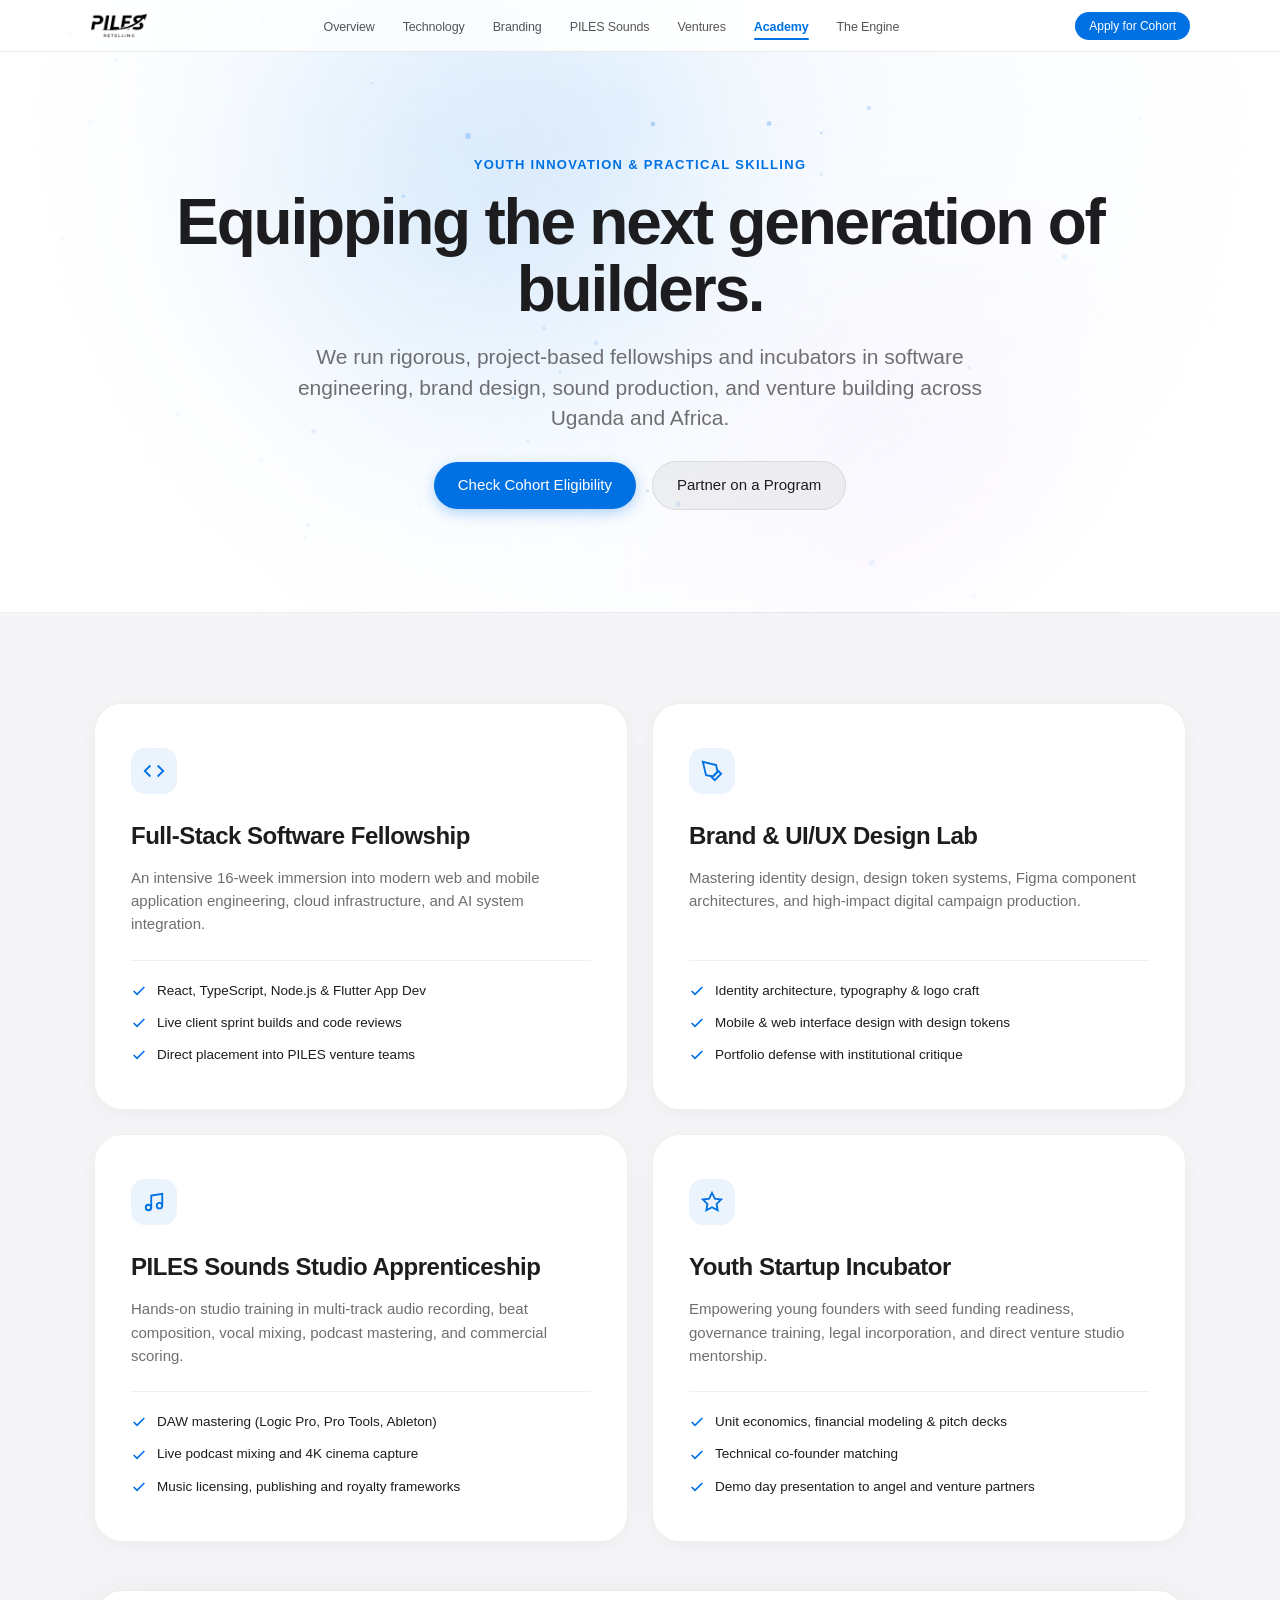
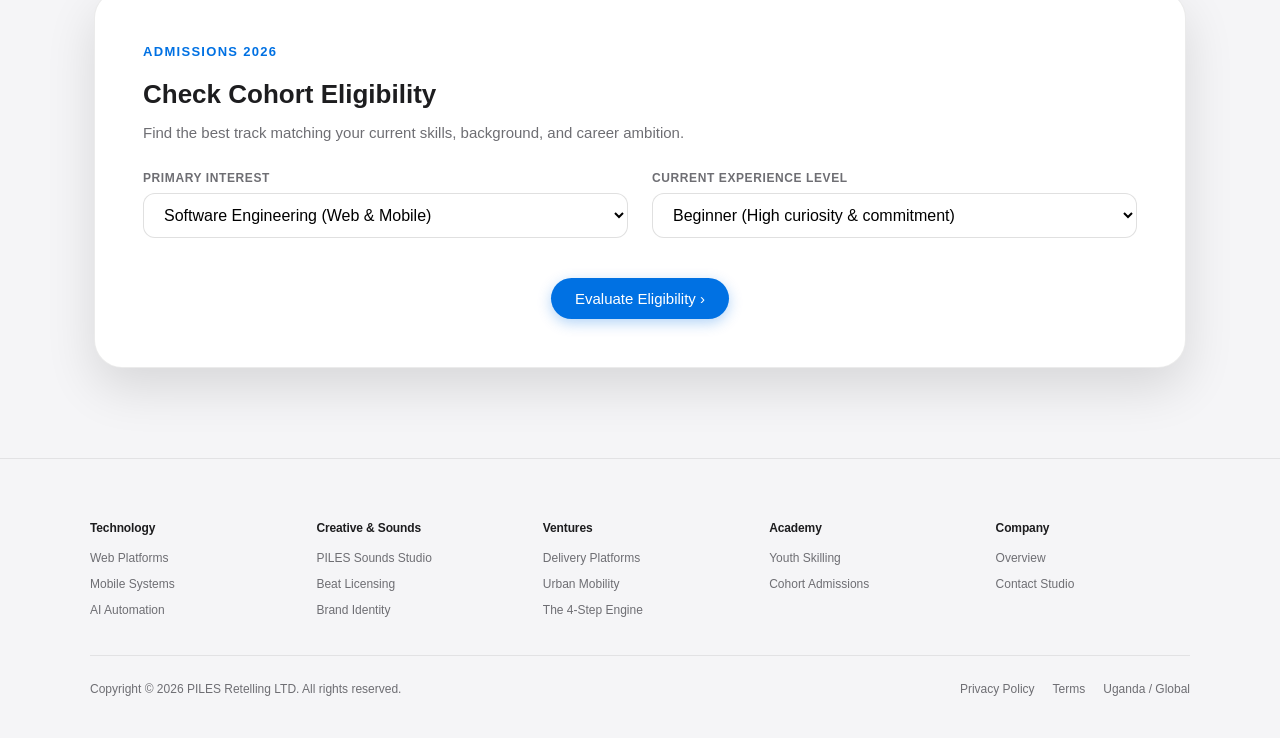
==== academy.html @ 105d6b8f "first approved piles retelling website draft" ====
<!DOCTYPE html>
<html lang="en">
<head>
  <meta charset="UTF-8">
  <meta name="viewport" content="width=device-width, initial-scale=1.0">
  <title>Empowerment & Academy — PILES Retelling LTD</title>
  <meta name="description" content="Youth practical tech skills, creative fellowships, and startup incubators designed to nurture Africa's next generation of builders by PILES Retelling.">
  <link rel="stylesheet" href="styles/main.css">
  <link rel="stylesheet" href="styles/pages.css">
  <link rel="icon" type="image/svg+xml" href="data:image/svg+xml,<svg xmlns='http://www.w3.org/2000/svg' viewBox='0 0 100 100'><rect width='100' height='100' rx='22' fill='%23000000'/><path d='M30 25h24a18 18 0 010 36H30V25zm14 11v14h10a7 7 0 000-14H44z' fill='%230071e3'/><path d='M30 63h40v12H30V63z' fill='%23ffffff'/></svg>">
</head>
<body>

  <!-- Ambient Interactive Background Aura with Neural Constellation Canvas -->
  <div class="ambient-aura-bg" aria-hidden="true">
    <canvas id="heroParticleCanvas"></canvas>
    <div class="aura-orb aura-orb-1" id="auraOrb1"></div>
    <div class="aura-orb aura-orb-2" id="auraOrb2"></div>
  </div>

  <!-- Navigation -->
  <header class="global-nav-container">
    <nav class="nav-inner" aria-label="Global Navigation">
      <a href="index.html" class="brand-mark">
        <img src="assets/images/logo.png" alt="PILES Retelling" class="brand-logo-img">
      </a>
      <ul class="nav-menu" id="navMenu">
        <li><a href="index.html" class="nav-link">Overview</a></li>
        <li><a href="technology.html" class="nav-link">Technology</a></li>
        <li><a href="branding.html" class="nav-link">Branding</a></li>
        <li><a href="sounds.html" class="nav-link">PILES Sounds</a></li>
        <li><a href="ventures.html" class="nav-link">Ventures</a></li>
        <li><a href="academy.html" class="nav-link nav-active">Academy</a></li>
        <li><a href="engine.html" class="nav-link">The Engine</a></li>
      </ul>
      <div class="nav-actions">
        <a href="contact.html" class="nav-cta-pill">Apply for Cohort</a>
        <button class="menu-toggle" aria-label="Toggle navigation menu" aria-expanded="false">
          <svg width="20" height="20" viewBox="0 0 24 24" fill="none" stroke="currentColor" stroke-width="2"><path d="M4 6h16M4 12h16M4 18h16"/></svg>
        </button>
      </div>
    </nav>
  </header>

  <main>
    <!-- Page Hero -->
    <section class="page-hero">
      <div class="page-hero-inner">
        <span class="page-kicker">Youth Innovation & Practical Skilling</span>
        <h1 class="page-title">Equipping the next generation of builders.</h1>
        <p class="page-lead">We run rigorous, project-based fellowships and incubators in software engineering, brand design, sound production, and venture building across Uganda and Africa.</p>
        <div class="apple-btn-group">
          <a href="#evaluator" class="btn-apple-primary">Check Cohort Eligibility</a>
          <a href="contact.html" class="btn-apple-secondary">Partner on a Program</a>
        </div>
      </div>
    </section>

    <!-- Deep Dive 4 Core Programs -->
    <section class="deep-dive-section">
      <div class="deep-dive-container">
        <div class="pillar-grid-2">
          
          <!-- Track 1: Software Engineering -->
          <div class="spec-card interactive-tilt-card">
            <div>
              <div class="spec-icon-box">
                <svg viewBox="0 0 24 24" fill="none" stroke="currentColor" stroke-width="2"><polyline points="16 18 22 12 16 6"/><polyline points="8 6 2 12 8 18"/></svg>
              </div>
              <h2 class="spec-title">Full-Stack Software Fellowship</h2>
              <p class="spec-desc">An intensive 16-week immersion into modern web and mobile application engineering, cloud infrastructure, and AI system integration.</p>
            </div>
            <ul class="spec-points-list">
              <li><svg viewBox="0 0 24 24" fill="none" stroke="currentColor" stroke-width="2.5"><path d="M20 6L9 17l-5-5"/></svg><span>React, TypeScript, Node.js & Flutter App Dev</span></li>
              <li><svg viewBox="0 0 24 24" fill="none" stroke="currentColor" stroke-width="2.5"><path d="M20 6L9 17l-5-5"/></svg><span>Live client sprint builds and code reviews</span></li>
              <li><svg viewBox="0 0 24 24" fill="none" stroke="currentColor" stroke-width="2.5"><path d="M20 6L9 17l-5-5"/></svg><span>Direct placement into PILES venture teams</span></li>
            </ul>
          </div>

          <!-- Track 2: Creative Design -->
          <div class="spec-card interactive-tilt-card">
            <div>
              <div class="spec-icon-box">
                <svg viewBox="0 0 24 24" fill="none" stroke="currentColor" stroke-width="2"><path d="M12 19l7-7 3 3-7 7-3-3z"/><path d="M18 13l-1.5-7.5L2 2l3.5 14.5L13 18l5-5z"/></svg>
              </div>
              <h2 class="spec-title">Brand & UI/UX Design Lab</h2>
              <p class="spec-desc">Mastering identity design, design token systems, Figma component architectures, and high-impact digital campaign production.</p>
            </div>
            <ul class="spec-points-list">
              <li><svg viewBox="0 0 24 24" fill="none" stroke="currentColor" stroke-width="2.5"><path d="M20 6L9 17l-5-5"/></svg><span>Identity architecture, typography & logo craft</span></li>
              <li><svg viewBox="0 0 24 24" fill="none" stroke="currentColor" stroke-width="2.5"><path d="M20 6L9 17l-5-5"/></svg><span>Mobile & web interface design with design tokens</span></li>
              <li><svg viewBox="0 0 24 24" fill="none" stroke="currentColor" stroke-width="2.5"><path d="M20 6L9 17l-5-5"/></svg><span>Portfolio defense with institutional critique</span></li>
            </ul>
          </div>

          <!-- Track 3: Audio Production -->
          <div class="spec-card interactive-tilt-card">
            <div>
              <div class="spec-icon-box">
                <svg viewBox="0 0 24 24" fill="none" stroke="currentColor" stroke-width="2"><path d="M9 18V5l12-2v13"/><circle cx="6" cy="18" r="3"/><circle cx="18" cy="16" r="3"/></svg>
              </div>
              <h2 class="spec-title">PILES Sounds Studio Apprenticeship</h2>
              <p class="spec-desc">Hands-on studio training in multi-track audio recording, beat composition, vocal mixing, podcast mastering, and commercial scoring.</p>
            </div>
            <ul class="spec-points-list">
              <li><svg viewBox="0 0 24 24" fill="none" stroke="currentColor" stroke-width="2.5"><path d="M20 6L9 17l-5-5"/></svg><span>DAW mastering (Logic Pro, Pro Tools, Ableton)</span></li>
              <li><svg viewBox="0 0 24 24" fill="none" stroke="currentColor" stroke-width="2.5"><path d="M20 6L9 17l-5-5"/></svg><span>Live podcast mixing and 4K cinema capture</span></li>
              <li><svg viewBox="0 0 24 24" fill="none" stroke="currentColor" stroke-width="2.5"><path d="M20 6L9 17l-5-5"/></svg><span>Music licensing, publishing and royalty frameworks</span></li>
            </ul>
          </div>

          <!-- Track 4: Startup Incubator -->
          <div class="spec-card interactive-tilt-card">
            <div>
              <div class="spec-icon-box">
                <svg viewBox="0 0 24 24" fill="none" stroke="currentColor" stroke-width="2"><polygon points="12 2 15.09 8.26 22 9.27 17 14.14 18.18 21.02 12 17.77 5.82 21.02 7 14.14 2 9.27 8.91 8.26 12 2"/></svg>
              </div>
              <h2 class="spec-title">Youth Startup Incubator</h2>
              <p class="spec-desc">Empowering young founders with seed funding readiness, governance training, legal incorporation, and direct venture studio mentorship.</p>
            </div>
            <ul class="spec-points-list">
              <li><svg viewBox="0 0 24 24" fill="none" stroke="currentColor" stroke-width="2.5"><path d="M20 6L9 17l-5-5"/></svg><span>Unit economics, financial modeling & pitch decks</span></li>
              <li><svg viewBox="0 0 24 24" fill="none" stroke="currentColor" stroke-width="2.5"><path d="M20 6L9 17l-5-5"/></svg><span>Technical co-founder matching</span></li>
              <li><svg viewBox="0 0 24 24" fill="none" stroke="currentColor" stroke-width="2.5"><path d="M20 6L9 17l-5-5"/></svg><span>Demo day presentation to angel and venture partners</span></li>
            </ul>
          </div>

        </div>

        <!-- Interactive Eligibility Checker -->
        <div class="venture-calc-deck" id="evaluator">
          <span class="page-kicker">Admissions 2026</span>
          <h3 style="font-size: 26px; font-weight: 700; margin-bottom: 8px;">Check Cohort Eligibility</h3>
          <p style="color: #6e6e73; font-size: 15px; margin-bottom: 24px;">Find the best track matching your current skills, background, and career ambition.</p>

          <form id="academyEvaluatorForm">
            <div class="calc-input-row">
              <div>
                <label class="form-group-label" for="applicantTrack">Primary Interest</label>
                <select id="applicantTrack" class="form-input-field" required>
                  <option value="software">Software Engineering (Web & Mobile)</option>
                  <option value="design">UI/UX & Brand Design</option>
                  <option value="audio">Audio Engineering & Music Production</option>
                  <option value="startup">Startup Founder / Entrepreneurship</option>
                </select>
              </div>
              <div>
                <label class="form-group-label" for="applicantExperience">Current Experience Level</label>
                <select id="applicantExperience" class="form-input-field" required>
                  <option value="beginner">Beginner (High curiosity & commitment)</option>
                  <option value="intermediate">Intermediate (Self-taught / Some projects)</option>
                  <option value="advanced">Advanced (Looking for venture studio placement)</option>
                </select>
              </div>
            </div>

            <div style="text-align: center;">
              <button type="submit" class="btn-apple-primary">Evaluate Eligibility ›</button>
            </div>
          </form>

          <div id="academyResultBox" style="margin-top: 24px; display: none;"></div>
        </div>

      </div>
    </section>
  </main>

  <!-- Shared Footer -->
  <footer class="global-footer">
    <div class="footer-inner">
      <div class="footer-directory">
        <div>
          <h4 class="footer-column-title">Technology</h4>
          <ul class="footer-column-list">
            <li><a href="technology.html">Web Platforms</a></li>
            <li><a href="technology.html">Mobile Systems</a></li>
            <li><a href="technology.html">AI Automation</a></li>
          </ul>
        </div>
        <div>
          <h4 class="footer-column-title">Creative & Sounds</h4>
          <ul class="footer-column-list">
            <li><a href="sounds.html">PILES Sounds Studio</a></li>
            <li><a href="sounds.html">Beat Licensing</a></li>
            <li><a href="branding.html">Brand Identity</a></li>
          </ul>
        </div>
        <div>
          <h4 class="footer-column-title">Ventures</h4>
          <ul class="footer-column-list">
            <li><a href="ventures.html">Delivery Platforms</a></li>
            <li><a href="ventures.html">Urban Mobility</a></li>
            <li><a href="engine.html">The 4-Step Engine</a></li>
          </ul>
        </div>
        <div>
          <h4 class="footer-column-title">Academy</h4>
          <ul class="footer-column-list">
            <li><a href="academy.html">Youth Skilling</a></li>
            <li><a href="academy.html">Cohort Admissions</a></li>
          </ul>
        </div>
        <div>
          <h4 class="footer-column-title">Company</h4>
          <ul class="footer-column-list">
            <li><a href="index.html">Overview</a></li>
            <li><a href="contact.html">Contact Studio</a></li>
          </ul>
        </div>
      </div>
      <div class="footer-bottom-bar">
        <div>Copyright © 2026 PILES Retelling LTD. All rights reserved.</div>
        <ul class="footer-legal-links">
          <li><a href="#">Privacy Policy</a></li>
          <li><a href="#">Terms</a></li>
          <li><a href="#">Uganda / Global</a></li>
        </ul>
      </div>
    </div>
  </footer>

  <script src="scripts/app.js"></script>
  <script src="scripts/pages.js"></script>
</body>
</html>
---- styles/main.css ----
/* ==========================================================================
   PILES RETELLING LTD — COMPLETE MULTIMILLION-DOLLAR DESIGN SYSTEM (main.css)
   Aesthetic: Apple Pro Keynote, Linear Obsidian, Teenage Engineering Precision
   Zero Emojis. Pure Vector Geometry, Dynamic Glow Borders, Ambient Mesh, Frosted Glass.
   ========================================================================== */

:root {
  /* Ultra-Luxury Obsidian Dark & Pure Ceramic Palettes */
  --bg-obsidian: #050508;
  --bg-deep-black: #090a0f;
  --bg-card-dark: #10121a;
  --bg-card-dark-hover: #161824;
  --bg-card-glass: rgba(16, 18, 26, 0.75);
  --bg-subtle-light: #f5f5f7;
  --bg-pure-white: #ffffff;
  --bg-card-light: #ffffff;

  /* Apple Pro Precision Accents */
  --apple-blue: #0071e3;
  --apple-blue-hover: #0077ed;
  --apple-cyan: #2997ff;
  --apple-purple: #bf5af2;
  --apple-green: #30d158;
  --apple-amber: #ff9f0a;
  --apple-rose: #ff375f;

  /* Text Hierarchies */
  --text-primary-dark: #1d1d1f;
  --text-secondary-dark: #6e6e73;
  --text-tertiary-dark: #86868b;
  --text-primary-light: #f5f5f7;
  --text-secondary-light: #a1a1a6;
  --text-tertiary-light: #6e6e73;

  /* Typography */
  --font-family: -apple-system, BlinkMacSystemFont, "SF Pro Display", "SF Pro Text", "Helvetica Neue", Helvetica, Arial, sans-serif;
  --font-mono: ui-monospace, "SF Mono", Menlo, Monaco, Consolas, monospace;

  /* Radii & Shadows */
  --radius-pill: 980px;
  --radius-card: 28px;
  --radius-card-sm: 18px;
  --radius-btn: 980px;
  
  --shadow-subtle: 0 4px 20px rgba(0, 0, 0, 0.04);
  --shadow-elevated: 0 20px 50px rgba(0, 0, 0, 0.12);
  --shadow-glow-blue: 0 0 40px rgba(41, 151, 255, 0.25);
  --shadow-glow-cyan: 0 0 30px rgba(41, 151, 255, 0.35);
  
  /* Micro Transitions */
  --duration-fast: 180ms;
  --duration-smooth: 320ms;
  --ease-apple: cubic-bezier(0.16, 1, 0.3, 1);
  --ease-spring: cubic-bezier(0.34, 1.56, 0.64, 1);
}

/* Global Reset & Base Setup */
*, *::before, *::after {
  box-sizing: border-box;
  margin: 0;
  padding: 0;
  -webkit-font-smoothing: antialiased;
  -moz-osx-font-smoothing: grayscale;
}

html {
  scroll-behavior: smooth;
  font-family: var(--font-family);
  background-color: var(--bg-pure-white);
  color: var(--text-primary-dark);
  text-rendering: optimizeLegibility;
}

body {
  overflow-x: hidden;
  position: relative;
  line-height: 1.5;
  background: var(--bg-pure-white);
}

/* Selection */
::selection {
  background: rgba(0, 113, 227, 0.25);
  color: inherit;
}

/* Ambient Canvas Particle Layer & Orbs */
.ambient-aura-bg {
  position: fixed;
  top: 0;
  left: 0;
  width: 100vw;
  height: 100vh;
  pointer-events: none;
  z-index: 0;
  overflow: hidden;
}

#heroParticleCanvas {
  position: absolute;
  top: 0;
  left: 0;
  width: 100%;
  height: 100%;
  opacity: 0.65;
}

.aura-orb {
  position: absolute;
  border-radius: 50%;
  filter: blur(100px);
  opacity: 0.22;
  transition: transform 0.8s cubic-bezier(0.16, 1, 0.3, 1);
  pointer-events: none;
}

.aura-orb-1 {
  width: 600px;
  height: 600px;
  background: radial-gradient(circle, #0071e3 0%, rgba(41, 151, 255, 0.4) 60%, transparent 80%);
  top: -100px;
  left: 10%;
  animation: floatAura1 20s infinite alternate ease-in-out;
}

.aura-orb-2 {
  width: 500px;
  height: 500px;
  background: radial-gradient(circle, #bf5af2 0%, rgba(191, 90, 242, 0.3) 60%, transparent 80%);
  top: 300px;
  right: 5%;
  animation: floatAura2 25s infinite alternate ease-in-out;
}

@keyframes floatAura1 {
  0% { transform: translate(0, 0) scale(1); }
  100% { transform: translate(80px, 120px) scale(1.15); }
}

@keyframes floatAura2 {
  0% { transform: translate(0, 0) scale(1); }
  100% { transform: translate(-100px, 80px) scale(1.2); }
}

/* ==========================================================================
   TOP ANNOUNCEMENT RIBBON
   ========================================================================== */
.top-ribbon {
  background: #000000;
  color: #ffffff;
  font-size: 12.5px;
  padding: 10px 16px;
  text-align: center;
  position: relative;
  z-index: 101;
  display: flex;
  justify-content: center;
  align-items: center;
  gap: 12px;
  border-bottom: 1px solid rgba(255, 255, 255, 0.1);
  letter-spacing: -0.01em;
}

.top-ribbon a {
  color: var(--apple-cyan);
  text-decoration: none;
  font-weight: 500;
  display: inline-flex;
  align-items: center;
  gap: 4px;
  transition: opacity var(--duration-fast) ease;
}

.top-ribbon a:hover {
  text-decoration: underline;
  opacity: 0.85;
}

/* ==========================================================================
   GLOBAL FROSTED GLASS NAVIGATION (Apple Pro Style)
   ========================================================================== */
.global-nav-container {
  position: sticky;
  top: 0;
  left: 0;
  right: 0;
  z-index: 100;
  height: 52px;
  background: rgba(255, 255, 255, 0.82);
  backdrop-filter: blur(28px) saturate(190%);
  -webkit-backdrop-filter: blur(28px) saturate(190%);
  border-bottom: 1px solid rgba(0, 0, 0, 0.08);
  transition: background var(--duration-smooth) ease, border-color var(--duration-smooth) ease;
}

.nav-scrolled {
  background: rgba(255, 255, 255, 0.92);
  box-shadow: 0 4px 20px rgba(0, 0, 0, 0.05);
}

.nav-inner {
  max-width: 1140px;
  margin: 0 auto;
  height: 100%;
  display: flex;
  align-items: center;
  justify-content: space-between;
  padding: 0 20px;
}

.brand-mark {
  display: flex;
  align-items: center;
  gap: 12px;
  text-decoration: none;
  color: var(--text-primary-dark);
  font-weight: 600;
  font-size: 15px;
  letter-spacing: -0.02em;
  transition: opacity var(--duration-fast) ease;
}

.brand-mark:hover {
  opacity: 0.75;
}

.brand-logo-img {
  height: 26px;
  width: auto;
  object-fit: contain;
  display: block;
}

.nav-dark .brand-logo-img {
  filter: brightness(0) invert(1);
}

.nav-menu {
  display: flex;
  align-items: center;
  gap: 28px;
  list-style: none;
}

.nav-link {
  text-decoration: none;
  font-size: 12.5px;
  color: var(--text-primary-dark);
  opacity: 0.75;
  transition: opacity var(--duration-fast) ease, color var(--duration-fast) ease;
  letter-spacing: -0.01em;
  position: relative;
  padding: 6px 0;
}

.nav-link:hover {
  opacity: 1;
}

.nav-link.nav-active {
  opacity: 1;
  font-weight: 600;
  color: var(--apple-blue);
}

.nav-link.nav-active::after {
  content: '';
  position: absolute;
  bottom: 0;
  left: 0;
  width: 100%;
  height: 2px;
  background: var(--apple-blue);
  border-radius: 2px;
}

.nav-actions {
  display: flex;
  align-items: center;
  gap: 14px;
}

.nav-icon-btn {
  background: transparent;
  border: none;
  color: var(--text-primary-dark);
  cursor: pointer;
  display: flex;
  align-items: center;
  justify-content: center;
  padding: 6px;
  border-radius: 50%;
  transition: background var(--duration-fast) ease, opacity var(--duration-fast) ease;
  opacity: 0.8;
}

.nav-icon-btn:hover {
  opacity: 1;
  background: rgba(0, 0, 0, 0.05);
}

.nav-cta-pill {
  display: inline-flex;
  align-items: center;
  padding: 5px 14px;
  background: var(--apple-blue);
  color: #ffffff;
  font-size: 12px;
  font-weight: 500;
  border-radius: var(--radius-pill);
  text-decoration: none;
  transition: background var(--duration-fast) ease, transform var(--duration-fast) var(--ease-spring);
}

.nav-cta-pill:hover {
  background: var(--apple-blue-hover);
  transform: scale(1.03);
}

.menu-toggle {
  display: none;
  background: transparent;
  border: none;
  cursor: pointer;
  color: var(--text-primary-dark);
}

/* ==========================================================================
   BUTTONS & TYPOGRAPHY STANDARDS (Apple Grade)
   ========================================================================== */
.btn-apple-primary {
  display: inline-flex;
  align-items: center;
  gap: 6px;
  padding: 12px 24px;
  background: var(--apple-blue);
  color: #ffffff;
  font-size: 15px;
  font-weight: 500;
  border-radius: var(--radius-btn);
  text-decoration: none;
  border: none;
  cursor: pointer;
  transition: all var(--duration-smooth) var(--ease-apple);
  box-shadow: 0 4px 14px rgba(0, 113, 227, 0.3);
}

.btn-apple-primary:hover {
  background: var(--apple-blue-hover);
  transform: translateY(-1px);
  box-shadow: 0 6px 20px rgba(0, 113, 227, 0.45);
}

.btn-apple-secondary {
  display: inline-flex;
  align-items: center;
  gap: 6px;
  padding: 12px 24px;
  background: rgba(0, 0, 0, 0.05);
  color: var(--text-primary-dark);
  font-size: 15px;
  font-weight: 500;
  border-radius: var(--radius-btn);
  text-decoration: none;
  border: 1px solid rgba(0, 0, 0, 0.08);
  cursor: pointer;
  transition: all var(--duration-smooth) var(--ease-apple);
}

.btn-apple-secondary:hover {
  background: rgba(0, 0, 0, 0.09);
  transform: translateY(-1px);
}

.btn-apple-dark {
  display: inline-flex;
  align-items: center;
  gap: 6px;
  padding: 12px 24px;
  background: rgba(255, 255, 255, 0.12);
  color: #ffffff;
  font-size: 15px;
  font-weight: 500;
  border-radius: var(--radius-btn);
  text-decoration: none;
  border: 1px solid rgba(255, 255, 255, 0.2);
  cursor: pointer;
  transition: all var(--duration-smooth) var(--ease-apple);
  backdrop-filter: blur(10px);
}

.btn-apple-dark:hover {
  background: rgba(255, 255, 255, 0.2);
  border-color: #ffffff;
  transform: translateY(-1px);
}

.link-apple-arrow {
  display: inline-flex;
  align-items: center;
  gap: 6px;
  color: var(--apple-blue);
  text-decoration: none;
  font-size: 15px;
  font-weight: 500;
  transition: gap var(--duration-fast) ease, opacity var(--duration-fast) ease;
  background: none;
  border: none;
  cursor: pointer;
}

.link-apple-arrow:hover {
  gap: 9px;
  opacity: 0.85;
}

.link-apple-arrow-light {
  color: var(--apple-cyan);
}

.apple-btn-group {
  display: flex;
  align-items: center;
  justify-content: center;
  gap: 16px;
  flex-wrap: wrap;
  margin: 24px 0 32px 0;
}

/* ==========================================================================
   1. FLAGSHIP HERO (Apple Keynote Style)
   ========================================================================== */
.hero-showcase {
  padding: 60px 0 80px 0;
  text-align: center;
  position: relative;
  background: radial-gradient(circle at 50% 10%, rgba(0, 113, 227, 0.05) 0%, transparent 60%);
  overflow: hidden;
}

.hero-inner {
  max-width: 1140px;
  margin: 0 auto;
  padding: 0 20px;
  position: relative;
  z-index: 2;
}

.kicker-tag {
  font-size: 13px;
  font-weight: 600;
  text-transform: uppercase;
  letter-spacing: 0.08em;
  color: var(--apple-blue);
  margin-bottom: 12px;
  display: inline-block;
}

/* Floating Brand Motion Emblem on Flagship Hero */
.hero-floating-motion-device {
  position: absolute;
  bottom: 24px;
  right: 28px;
  width: 140px;
  height: 248px;
  background: #000000;
  border-radius: 24px;
  border: 3px solid rgba(255, 255, 255, 0.18);
  box-shadow: 0 20px 50px rgba(0, 0, 0, 0.6), 0 0 30px rgba(0, 113, 227, 0.2);
  overflow: hidden;
  z-index: 5;
  display: flex;
  flex-direction: column;
  transition: transform var(--duration-smooth) var(--ease-spring), box-shadow var(--duration-smooth) ease;
  backdrop-filter: blur(12px);
}

.hero-floating-motion-device:hover {
  transform: translateY(-6px) scale(1.04);
  box-shadow: 0 28px 60px rgba(0, 0, 0, 0.7), 0 0 40px rgba(41, 151, 255, 0.4);
}

.hero-motion-dynamic-island {
  position: absolute;
  top: 8px;
  left: 50%;
  transform: translateX(-50%);
  width: 36px;
  height: 9px;
  background: #000000;
  border-radius: 10px;
  z-index: 6;
  border: 1px solid rgba(255, 255, 255, 0.1);
}

.hero-motion-video {
  width: 100%;
  height: 100%;
  object-fit: cover;
  display: block;
}

.hero-motion-caption {
  position: absolute;
  bottom: 0;
  left: 0;
  right: 0;
  padding: 6px 8px;
  background: linear-gradient(180deg, transparent 0%, rgba(0, 0, 0, 0.85) 100%);
  font-size: 9.5px;
  font-weight: 600;
  color: #ffffff;
  text-align: center;
  letter-spacing: 0.04em;
  text-transform: uppercase;
  z-index: 6;
}

/* Prominent Dual Media Grid in Branding Card */
.branding-dual-media-grid {
  display: grid;
  grid-template-columns: 140px 1fr;
  gap: 16px;
  align-items: center;
  margin-top: 24px;
}

.branding-device-frame {
  width: 140px;
  height: 248px;
  background: #000000;
  border-radius: 22px;
  border: 2px solid rgba(0, 0, 0, 0.15);
  box-shadow: 0 16px 36px rgba(0, 0, 0, 0.16);
  overflow: hidden;
  position: relative;
  flex-shrink: 0;
}

.branding-device-video {
  width: 100%;
  height: 100%;
  object-fit: cover;
  display: block;
}

.branding-device-badge {
  position: absolute;
  bottom: 8px;
  left: 50%;
  transform: translateX(-50%);
  background: rgba(0, 0, 0, 0.75);
  backdrop-filter: blur(8px);
  padding: 3px 8px;
  border-radius: var(--radius-pill);
  font-size: 9px;
  font-weight: 600;
  color: #ffffff;
  white-space: nowrap;
  letter-spacing: 0.03em;
}

@media (max-width: 768px) {
  .hero-floating-motion-device {
    display: none;
  }
  .branding-dual-media-grid {
    grid-template-columns: 1fr;
    justify-items: center;
  }
  .branding-device-frame {
    width: 160px;
    height: 284px;
    margin-bottom: 12px;
  }
}

.hero-headline-massive {
  font-size: clamp(40px, 6vw, 76px);
  font-weight: 700;
  line-height: 1.05;
  letter-spacing: -0.04em;
  color: var(--text-primary-dark);
  max-width: 980px;
  margin: 0 auto 18px auto;
}

.hero-subhead {
  font-size: clamp(18px, 2.2vw, 24px);
  line-height: 1.35;
  color: var(--text-secondary-dark);
  max-width: 760px;
  margin: 0 auto 28px auto;
  font-weight: 400;
  letter-spacing: -0.015em;
}

.hero-visual-wrapper {
  margin: 40px auto 0 auto;
  max-width: 1040px;
  border-radius: var(--radius-card);
  overflow: hidden;
  box-shadow: 0 30px 80px rgba(0, 0, 0, 0.18), 0 0 0 1px rgba(0, 0, 0, 0.06);
  background: #000000;
  position: relative;
  transform-style: preserve-3d;
  transition: transform 0.6s var(--ease-apple);
}

.hero-image-styled {
  width: 100%;
  height: auto;
  display: block;
  object-fit: cover;
  transition: transform 0.8s ease;
}

.hero-visual-wrapper:hover .hero-image-styled {
  transform: scale(1.02);
}

/* Floating Navigation Pills Bar */
.floating-pills-bar {
  display: flex;
  justify-content: center;
  align-items: center;
  gap: 12px;
  flex-wrap: wrap;
  margin-top: 40px;
}

.micro-capability-pill {
  display: inline-flex;
  align-items: center;
  gap: 8px;
  padding: 8px 18px;
  background: rgba(255, 255, 255, 0.85);
  backdrop-filter: blur(20px);
  border: 1px solid rgba(0, 0, 0, 0.08);
  border-radius: var(--radius-pill);
  color: var(--text-primary-dark);
  text-decoration: none;
  font-size: 13px;
  font-weight: 500;
  transition: all var(--duration-smooth) var(--ease-apple);
  box-shadow: var(--shadow-subtle);
}

.micro-capability-pill:hover {
  background: #ffffff;
  border-color: var(--apple-blue);
  color: var(--apple-blue);
  transform: translateY(-2px);
  box-shadow: 0 8px 24px rgba(0, 113, 227, 0.15);
}

.micro-capability-pill svg {
  width: 15px;
  height: 15px;
  color: var(--apple-blue);
}

/* Animated Keynote Stats Strip */
.keynote-stats-strip {
  display: grid;
  grid-template-columns: repeat(4, 1fr);
  gap: 20px;
  max-width: 1040px;
  margin: 56px auto 0 auto;
  padding: 28px 24px;
  background: rgba(255, 255, 255, 0.7);
  backdrop-filter: blur(20px);
  border-radius: var(--radius-card-sm);
  border: 1px solid rgba(0, 0, 0, 0.07);
  box-shadow: var(--shadow-subtle);
}

.stat-item {
  text-align: center;
  position: relative;
}

.stat-item:not(:last-child)::after {
  content: '';
  position: absolute;
  right: 0;
  top: 15%;
  height: 70%;
  width: 1px;
  background: rgba(0, 0, 0, 0.08);
}

.stat-number {
  font-size: 40px;
  font-weight: 700;
  line-height: 1;
  letter-spacing: -0.03em;
  color: var(--text-primary-dark);
  display: block;
  margin-bottom: 6px;
}

.stat-number-gradient {
  background: linear-gradient(135deg, var(--apple-blue), var(--apple-purple));
  -webkit-background-clip: text;
  -webkit-text-fill-color: transparent;
}

.stat-label {
  font-size: 12.5px;
  color: var(--text-secondary-dark);
  font-weight: 500;
}

/* ==========================================================================
   2. TECHNOLOGY SHOWCASE SECTION (MacBook Style)
   ========================================================================== */
.tech-showcase-section {
  padding: 80px 0;
  background: var(--bg-pure-white);
  text-align: center;
  border-top: 1px solid rgba(0, 0, 0, 0.06);
}

.kicker-label {
  font-size: 13px;
  font-weight: 600;
  text-transform: uppercase;
  letter-spacing: 0.08em;
  color: var(--apple-blue);
  margin-bottom: 8px;
}

.tech-headline {
  font-size: clamp(36px, 5vw, 56px);
  font-weight: 700;
  letter-spacing: -0.03em;
  line-height: 1.08;
  margin-bottom: 12px;
}

.tech-subhead {
  font-size: clamp(16px, 2vw, 21px);
  line-height: 1.4;
  color: var(--text-secondary-dark);
  max-width: 680px;
  margin: 0 auto;
}

.tech-interactive-tabs {
  display: inline-flex;
  background: var(--bg-subtle-light);
  padding: 4px;
  border-radius: var(--radius-pill);
  gap: 4px;
  margin: 32px auto 40px auto;
  border: 1px solid rgba(0, 0, 0, 0.06);
  flex-wrap: wrap;
  justify-content: center;
}

.tab-btn {
  padding: 8px 20px;
  border-radius: var(--radius-pill);
  border: none;
  background: transparent;
  font-size: 13.5px;
  font-weight: 500;
  color: var(--text-secondary-dark);
  cursor: pointer;
  transition: all var(--duration-fast) var(--ease-apple);
}

.tab-btn:hover {
  color: var(--text-primary-dark);
}

.tab-btn.active {
  background: #ffffff;
  color: var(--text-primary-dark);
  font-weight: 600;
  box-shadow: 0 2px 8px rgba(0, 0, 0, 0.08);
}

.tech-tab-content-panel {
  background: #ffffff;
  border-radius: var(--radius-card);
  border: 1px solid rgba(0, 0, 0, 0.08);
  box-shadow: var(--shadow-elevated);
  overflow: hidden;
  text-align: left;
  max-width: 1040px;
  margin: 0 auto;
}

.tech-panel-grid {
  display: grid;
  grid-template-columns: 1fr 1.1fr;
  align-items: center;
}

.tech-panel-info {
  padding: 48px;
}

.tech-panel-badge {
  display: inline-block;
  font-size: 11.5px;
  font-weight: 700;
  text-transform: uppercase;
  letter-spacing: 0.08em;
  color: var(--apple-blue);
  margin-bottom: 12px;
}

.tech-panel-title {
  font-size: 28px;
  font-weight: 700;
  letter-spacing: -0.025em;
  margin-bottom: 14px;
  line-height: 1.2;
}

.tech-panel-desc {
  font-size: 15px;
  line-height: 1.55;
  color: var(--text-secondary-dark);
  margin-bottom: 24px;
}

.tech-feature-checklist {
  list-style: none;
  display: flex;
  flex-direction: column;
  gap: 12px;
  margin-bottom: 32px;
}

.tech-feature-checklist li {
  font-size: 13.5px;
  display: flex;
  align-items: center;
  gap: 10px;
  color: var(--text-primary-dark);
}

.check-icon-svg {
  width: 16px;
  height: 16px;
  color: var(--apple-blue);
  flex-shrink: 0;
}

.tech-panel-media {
  background: #000000;
  height: 100%;
  display: flex;
  align-items: center;
  justify-content: center;
  overflow: hidden;
}

.tech-panel-media img {
  width: 100%;
  height: 100%;
  object-fit: cover;
  display: block;
}

/* ==========================================================================
   3. PILES SOUNDS SHOWCASE SECTION (Dark Studio Style)
   ========================================================================== */
.sounds-showcase-section {
  padding: 80px 0;
  background: var(--bg-obsidian);
  color: #ffffff;
  text-align: center;
  position: relative;
  overflow: hidden;
}

.sounds-kicker {
  font-size: 13px;
  font-weight: 600;
  text-transform: uppercase;
  letter-spacing: 0.08em;
  color: var(--apple-cyan);
  margin-bottom: 8px;
}

.sounds-headline {
  font-size: clamp(36px, 5vw, 56px);
  font-weight: 700;
  letter-spacing: -0.03em;
  margin-bottom: 12px;
  background: linear-gradient(180deg, #FFFFFF 0%, rgba(255, 255, 255, 0.72) 100%);
  -webkit-background-clip: text;
  -webkit-text-fill-color: transparent;
}

.sounds-subhead {
  font-size: clamp(16px, 2vw, 21px);
  line-height: 1.4;
  color: var(--text-secondary-light);
  max-width: 680px;
  margin: 0 auto;
}

.sound-player-deck {
  background: rgba(18, 20, 30, 0.85);
  backdrop-filter: blur(28px);
  border: 1px solid rgba(255, 255, 255, 0.1);
  border-radius: var(--radius-card);
  display: grid;
  grid-template-columns: 1.3fr 1fr;
  max-width: 1040px;
  margin: 48px auto 0 auto;
  overflow: hidden;
  text-align: left;
  box-shadow: 0 30px 80px rgba(0, 0, 0, 0.7);
}

.sound-visualizer-container {
  padding: 40px;
  border-right: 1px solid rgba(255, 255, 255, 0.08);
  display: flex;
  flex-direction: column;
  justify-content: space-between;
}

.now-playing-header {
  display: flex;
  justify-content: space-between;
  align-items: center;
  margin-bottom: 12px;
}

.studio-live-badge {
  font-size: 11px;
  font-weight: 700;
  text-transform: uppercase;
  letter-spacing: 0.08em;
  color: var(--apple-cyan);
  display: inline-flex;
  align-items: center;
  gap: 6px;
}

.live-dot {
  width: 7px;
  height: 7px;
  background: #30d158;
  border-radius: 50%;
  box-shadow: 0 0 8px #30d158;
}

.track-meta-title {
  font-size: 22px;
  font-weight: 700;
  color: #ffffff;
  letter-spacing: -0.02em;
}

.track-meta-desc {
  font-size: 13.5px;
  color: #a1a1a6;
  margin-top: 2px;
}

.waveform-canvas-box {
  width: 100%;
  height: 90px;
  margin: 24px 0 20px 0;
  background: rgba(0, 0, 0, 0.4);
  border-radius: 12px;
  overflow: hidden;
  border: 1px solid rgba(255, 255, 255, 0.06);
}

.waveform-canvas-box canvas {
  width: 100%;
  height: 100%;
  display: block;
}

.mini-synth-keyboard-wrap {
  background: rgba(0, 0, 0, 0.35);
  border-radius: 12px;
  padding: 14px;
  margin-bottom: 20px;
  border: 1px solid rgba(255, 255, 255, 0.06);
}

.synth-header-label {
  display: flex;
  justify-content: space-between;
  font-size: 11px;
  color: #86868b;
  text-transform: uppercase;
  letter-spacing: 0.05em;
  margin-bottom: 8px;
}

.piano-keys-row {
  display: grid;
  grid-template-columns: repeat(8, 1fr);
  gap: 6px;
}

.piano-key {
  height: 48px;
  background: #ffffff;
  color: #1d1d1f;
  border-radius: 6px;
  border: none;
  font-size: 11px;
  font-weight: 700;
  display: flex;
  flex-direction: column;
  align-items: center;
  justify-content: flex-end;
  padding-bottom: 4px;
  cursor: pointer;
  transition: transform 0.1s ease, background 0.1s ease;
}

.piano-key span {
  font-size: 9px;
  color: #86868b;
  font-weight: 500;
}

.piano-key:active, .piano-key.key-active {
  background: var(--apple-cyan);
  color: #ffffff;
  transform: translateY(2px);
  box-shadow: 0 0 12px var(--apple-cyan);
}

.player-controls-row {
  display: flex;
  align-items: center;
  gap: 16px;
}

.play-toggle-btn {
  width: 44px;
  height: 44px;
  border-radius: 50%;
  background: var(--apple-blue);
  color: #ffffff;
  border: none;
  display: flex;
  align-items: center;
  justify-content: center;
  cursor: pointer;
  transition: transform var(--duration-fast) var(--ease-spring), background var(--duration-fast) ease;
}

.play-toggle-btn:hover {
  background: var(--apple-blue-hover);
  transform: scale(1.06);
}

.play-toggle-btn svg {
  fill: currentColor;
}

.audio-scrub-bar {
  flex: 1;
  height: 4px;
  background: rgba(255, 255, 255, 0.15);
  border-radius: 2px;
  overflow: hidden;
  position: relative;
}

.audio-progress {
  width: 45%;
  height: 100%;
  background: var(--apple-cyan);
  border-radius: 2px;
}

.sound-tracklist-panel {
  padding: 40px;
  display: flex;
  flex-direction: column;
  justify-content: space-between;
}

.tracklist-heading {
  font-size: 14px;
  font-weight: 600;
  text-transform: uppercase;
  letter-spacing: 0.06em;
  color: #86868b;
  margin-bottom: 16px;
}

.track-list {
  display: flex;
  flex-direction: column;
  gap: 10px;
}

.track-item {
  display: flex;
  justify-content: space-between;
  align-items: center;
  padding: 12px 14px;
  border-radius: 10px;
  background: rgba(255, 255, 255, 0.04);
  border: 1px solid rgba(255, 255, 255, 0.06);
  cursor: pointer;
  transition: background var(--duration-fast) ease, border-color var(--duration-fast) ease;
}

.track-item:hover, .track-item.active {
  background: rgba(255, 255, 255, 0.1);
  border-color: rgba(255, 255, 255, 0.2);
}

.track-item-left {
  display: flex;
  align-items: center;
  gap: 12px;
}

.track-num {
  font-size: 12px;
  font-weight: 600;
  color: var(--apple-cyan);
  font-family: var(--font-mono);
}

.track-title-text {
  font-size: 13.5px;
  font-weight: 600;
  color: #ffffff;
}

.track-subtitle-text {
  font-size: 11.5px;
  color: #86868b;
}

.track-duration {
  font-size: 12px;
  color: #86868b;
  font-family: var(--font-mono);
}

/* ==========================================================================
   4. 2x2 SHOWCASE GRID (Apple Pro Dual Layout)
   ========================================================================== */
.showcase-grid-section {
  padding: 80px 0 100px 0;
  background: var(--bg-pure-white);
}

.grid-container {
  max-width: 1140px;
  margin: 0 auto;
  padding: 0 20px;
  display: grid;
  grid-template-columns: repeat(2, 1fr);
  gap: 24px;
}

.showcase-card {
  border-radius: var(--radius-card);
  padding: 48px 40px;
  display: flex;
  flex-direction: column;
  justify-content: space-between;
  position: relative;
  overflow: hidden;
  transition: transform var(--duration-smooth) var(--ease-apple), box-shadow var(--duration-smooth) ease;
  min-height: 560px;
}

.showcase-card:hover {
  transform: translateY(-4px);
}

.card-dark-theme {
  background: radial-gradient(circle at 50% 0%, #161824 0%, #090a0f 100%);
  color: #ffffff;
  border: 1px solid rgba(255, 255, 255, 0.08);
  box-shadow: 0 20px 50px rgba(0, 0, 0, 0.4);
}

.card-light-theme {
  background: var(--bg-subtle-light);
  color: var(--text-primary-dark);
  border: 1px solid rgba(0, 0, 0, 0.06);
  box-shadow: var(--shadow-subtle);
}

.card-kicker {
  font-size: 12px;
  font-weight: 600;
  text-transform: uppercase;
  letter-spacing: 0.08em;
  color: var(--apple-blue);
  margin-bottom: 8px;
}

.card-dark-theme .card-kicker {
  color: var(--apple-cyan);
}

.card-title {
  font-size: 34px;
  font-weight: 700;
  letter-spacing: -0.03em;
  line-height: 1.1;
  margin-bottom: 12px;
}

.card-subtext {
  font-size: 15.5px;
  line-height: 1.45;
  color: var(--text-secondary-dark);
  max-width: 440px;
  margin-bottom: 20px;
}

.card-dark-theme .card-subtext {
  color: var(--text-secondary-light);
}

.card-media-wrapper {
  margin-top: 32px;
  border-radius: var(--radius-card-sm);
  overflow: hidden;
  background: #000000;
  box-shadow: 0 16px 40px rgba(0, 0, 0, 0.2);
}

.card-media-img {
  width: 100%;
  height: auto;
  display: block;
  object-fit: cover;
  transition: transform 0.6s ease;
}

.showcase-card:hover .card-media-img {
  transform: scale(1.03);
}

/* Palette Swatch Picker */
.brand-palette-picker {
  display: flex;
  gap: 10px;
  margin: 16px 0 20px 0;
}

.palette-swatch-btn {
  width: 28px;
  height: 28px;
  border-radius: 50%;
  border: 2px solid rgba(0, 0, 0, 0.1);
  cursor: pointer;
  transition: transform var(--duration-fast) var(--ease-spring), border-color var(--duration-fast) ease;
}

.palette-swatch-btn.active {
  border-color: #000000;
  transform: scale(1.2);
  box-shadow: 0 0 10px rgba(0, 0, 0, 0.2);
}

/* ==========================================================================
   5. DEEP DIVE: THE 4-STEP VENTURE ENGINE & SIMULATOR
   ========================================================================== */
.engine-lifecycle-section {
  padding: 90px 0;
  background: var(--bg-obsidian);
  color: #ffffff;
}

.engine-header {
  max-width: 900px;
  margin: 0 auto 50px auto;
  text-align: center;
  padding: 0 20px;
}

.engine-kicker {
  font-size: 13px;
  font-weight: 600;
  text-transform: uppercase;
  color: var(--apple-cyan);
  letter-spacing: 0.08em;
  margin-bottom: 8px;
}

.engine-title {
  font-size: clamp(34px, 4.5vw, 54px);
  font-weight: 700;
  letter-spacing: -0.03em;
  margin-bottom: 14px;
  background: linear-gradient(180deg, #FFFFFF 0%, rgba(255, 255, 255, 0.72) 100%);
  -webkit-background-clip: text;
  -webkit-text-fill-color: transparent;
}

.engine-desc {
  color: #a1a1a6;
  font-size: 18px;
  max-width: 680px;
  margin: 0 auto;
}

.venture-simulator-deck {
  max-width: 1040px;
  margin: 0 auto 60px auto;
  padding: 40px;
  background: rgba(255, 255, 255, 0.04);
  border-radius: var(--radius-card);
  border: 1px solid rgba(255, 255, 255, 0.1);
  box-shadow: 0 20px 50px rgba(0, 0, 0, 0.5);
}

.simulator-header {
  display: flex;
  justify-content: space-between;
  align-items: flex-start;
  margin-bottom: 24px;
  flex-wrap: wrap;
  gap: 14px;
}

.simulator-badge {
  display: inline-block;
  font-size: 11.5px;
  font-weight: 700;
  color: var(--apple-cyan);
  text-transform: uppercase;
  letter-spacing: 0.08em;
  margin-bottom: 4px;
}

.simulator-slider-wrap {
  margin: 28px 0;
}

.timeline-range-slider {
  width: 100%;
  cursor: pointer;
  accent-color: var(--apple-blue);
  height: 6px;
  border-radius: 3px;
}

.simulator-phase-labels {
  display: flex;
  justify-content: space-between;
  margin-top: 8px;
  font-size: 12px;
  color: #86868b;
  font-weight: 600;
}

.simulator-metrics-grid {
  display: grid;
  grid-template-columns: repeat(3, 1fr);
  gap: 16px;
  margin-top: 20px;
}

.sim-metric-card {
  background: rgba(0, 0, 0, 0.4);
  padding: 18px 24px;
  border-radius: 14px;
  border: 1px solid rgba(255, 255, 255, 0.06);
}

.sim-metric-title {
  font-size: 11.5px;
  color: #86868b;
  text-transform: uppercase;
}

.sim-metric-val {
  font-size: 18px;
  font-weight: 700;
  color: #ffffff;
  margin-top: 4px;
}

.lifecycle-steps-grid {
  display: grid;
  grid-template-columns: repeat(4, 1fr);
  gap: 20px;
  max-width: 1040px;
  margin: 0 auto;
  padding: 0 20px;
}

.step-card {
  background: rgba(255, 255, 255, 0.04);
  border: 1px solid rgba(255, 255, 255, 0.08);
  border-radius: var(--radius-card-sm);
  padding: 32px 24px;
  text-decoration: none;
  color: #ffffff;
  display: flex;
  flex-direction: column;
  justify-content: space-between;
  transition: transform var(--duration-smooth) var(--ease-apple), background var(--duration-smooth) ease, border-color var(--duration-smooth) ease;
}

.step-card:hover {
  transform: translateY(-4px);
  background: rgba(255, 255, 255, 0.08);
  border-color: rgba(255, 255, 255, 0.2);
}

.step-number {
  display: flex;
  justify-content: space-between;
  align-items: center;
  font-size: 11px;
  font-weight: 700;
  letter-spacing: 0.08em;
  color: var(--apple-cyan);
  margin-bottom: 16px;
}

.step-icon-wrap {
  width: 28px;
  height: 28px;
  border-radius: 50%;
  background: rgba(255, 255, 255, 0.08);
  display: flex;
  align-items: center;
  justify-content: center;
}

.step-icon-wrap svg {
  width: 14px;
  height: 14px;
  color: var(--apple-cyan);
}

.step-name {
  font-size: 22px;
  font-weight: 700;
  margin-bottom: 8px;
}

.step-body {
  font-size: 13.5px;
  color: #a1a1a6;
  line-height: 1.5;
  margin-bottom: 20px;
}

.step-tags-list {
  display: flex;
  flex-wrap: wrap;
  gap: 6px;
}

.step-tag-pill {
  font-size: 11px;
  background: rgba(255, 255, 255, 0.06);
  padding: 3px 8px;
  border-radius: 6px;
  color: #86868b;
}

/* ==========================================================================
   6. MODALS & SEARCH
   ========================================================================== */
.modal-backdrop {
  position: fixed;
  top: 0;
  left: 0;
  width: 100vw;
  height: 100vh;
  background: rgba(0, 0, 0, 0.6);
  backdrop-filter: blur(20px);
  -webkit-backdrop-filter: blur(20px);
  z-index: 1000;
  display: none;
  align-items: center;
  justify-content: center;
  padding: 20px;
}

.modal-backdrop.modal-open {
  display: flex;
}

.modal-dialog {
  background: #ffffff;
  border-radius: var(--radius-card);
  padding: 40px;
  max-width: 600px;
  width: 100%;
  position: relative;
  box-shadow: 0 30px 80px rgba(0, 0, 0, 0.3);
  border: 1px solid rgba(0, 0, 0, 0.08);
  text-align: left;
}

.modal-close-btn {
  position: absolute;
  top: 20px;
  right: 20px;
  width: 32px;
  height: 32px;
  border-radius: 50%;
  background: rgba(0, 0, 0, 0.06);
  border: none;
  display: flex;
  align-items: center;
  justify-content: center;
  cursor: pointer;
  transition: background var(--duration-fast) ease;
}

.modal-close-btn:hover {
  background: rgba(0, 0, 0, 0.12);
}

.modal-kicker {
  font-size: 11px;
  font-weight: 700;
  text-transform: uppercase;
  letter-spacing: 0.08em;
  color: var(--apple-blue);
  display: block;
  margin-bottom: 4px;
}

.modal-title {
  font-size: 26px;
  font-weight: 700;
  letter-spacing: -0.02em;
  margin-bottom: 12px;
}

/* ==========================================================================
   7. STRUCTURED APPLE FOOTER
   ========================================================================== */
.global-footer {
  background: var(--bg-subtle-light);
  border-top: 1px solid rgba(0, 0, 0, 0.08);
  padding: 60px 0 40px 0;
  font-size: 12px;
  color: var(--text-secondary-dark);
}

.footer-inner {
  max-width: 1140px;
  margin: 0 auto;
  padding: 0 20px;
}

.footer-footnotes {
  border-bottom: 1px solid rgba(0, 0, 0, 0.08);
  padding-bottom: 24px;
  margin-bottom: 32px;
  line-height: 1.6;
}

.footer-directory {
  display: grid;
  grid-template-columns: repeat(5, 1fr);
  gap: 32px;
  padding-bottom: 36px;
  border-bottom: 1px solid rgba(0, 0, 0, 0.08);
}

.footer-column-title {
  font-size: 12px;
  font-weight: 600;
  color: var(--text-primary-dark);
  margin-bottom: 12px;
  letter-spacing: -0.01em;
}

.footer-column-list {
  list-style: none;
  display: flex;
  flex-direction: column;
  gap: 8px;
}

.footer-column-list a {
  color: var(--text-secondary-dark);
  text-decoration: none;
  transition: color var(--duration-fast) ease;
}

.footer-column-list a:hover {
  color: var(--text-primary-dark);
}

.footer-bottom-bar {
  display: flex;
  justify-content: space-between;
  align-items: center;
  padding-top: 24px;
  flex-wrap: wrap;
  gap: 16px;
}

.footer-legal-links {
  display: flex;
  gap: 18px;
  list-style: none;
}

.footer-legal-links a {
  color: var(--text-secondary-dark);
  text-decoration: none;
}

.footer-legal-links a:hover {
  color: var(--text-primary-dark);
}

/* ==========================================================================
   RESPONSIVE BREAKPOINTS (All Form Factors: Mobile, Tablet, Laptop, Desktop)
   ========================================================================== */

/* Tablets & Small Laptops (<= 1024px) */
@media (max-width: 1024px) {
  .hero-inner, .grid-container, .tech-tab-content-panel, .sound-player-deck, .venture-simulator-deck, .lifecycle-steps-grid, .footer-inner {
    padding-left: 20px;
    padding-right: 20px;
  }
}

/* Tablets (<= 900px) */
@media (max-width: 900px) {
  .nav-menu {
    position: fixed;
    top: 52px;
    left: 0;
    width: 100vw;
    height: calc(100vh - 52px);
    background: rgba(255, 255, 255, 0.98);
    backdrop-filter: blur(28px);
    -webkit-backdrop-filter: blur(28px);
    flex-direction: column;
    padding: 36px 28px;
    align-items: flex-start;
    gap: 22px;
    transform: translateY(-100%);
    opacity: 0;
    pointer-events: none;
    transition: transform var(--duration-smooth) var(--ease-apple), opacity var(--duration-smooth) ease;
    z-index: 999;
    overflow-y: auto;
  }

  .nav-menu.mobile-open {
    transform: translateY(0);
    opacity: 1;
    pointer-events: auto;
  }

  .nav-link {
    font-size: 19px;
    font-weight: 600;
    padding: 8px 0;
    width: 100%;
    border-bottom: 1px solid rgba(0, 0, 0, 0.05);
  }

  .menu-toggle {
    display: flex;
    align-items: center;
    justify-content: center;
    width: 36px;
    height: 36px;
    border-radius: 8px;
  }

  .tech-panel-grid, .sound-player-deck, .grid-container, .lifecycle-steps-grid {
    grid-template-columns: 1fr;
  }

  .sound-visualizer-container {
    border-right: none;
    border-bottom: 1px solid rgba(255, 255, 255, 0.08);
    padding: 28px 20px;
  }

  .sound-tracklist-panel {
    padding: 28px 20px;
  }

  .tech-panel-info {
    padding: 32px 24px;
  }

  .keynote-stats-strip {
    grid-template-columns: repeat(2, 1fr);
    gap: 16px;
  }

  .stat-item:nth-child(2)::after {
    display: none;
  }

  .footer-directory {
    grid-template-columns: repeat(2, 1fr);
    gap: 28px;
  }

  .showcase-card {
    padding: 36px 24px;
    min-height: auto;
  }
}

/* Mobile Devices (<= 640px) */
@media (max-width: 640px) {
  .hero-showcase {
    padding: 40px 0 60px 0;
  }

  .hero-headline-massive {
    font-size: clamp(30px, 8vw, 42px);
    letter-spacing: -0.03em;
  }

  .hero-subhead {
    font-size: 16px;
    margin-bottom: 24px;
  }

  .apple-btn-group {
    flex-direction: column;
    width: 100%;
    gap: 12px;
  }

  .btn-apple-primary, .btn-apple-secondary, .btn-apple-dark {
    width: 100%;
    justify-content: center;
  }

  .floating-pills-bar {
    gap: 8px;
    margin-top: 28px;
  }

  .micro-capability-pill {
    font-size: 12px;
    padding: 6px 12px;
  }

  .keynote-stats-strip {
    grid-template-columns: 1fr;
    padding: 20px 16px;
    gap: 16px;
  }

  .stat-item::after {
    display: none !important;
  }

  .stat-number {
    font-size: 34px;
  }

  .hero-floating-motion-device {
    position: relative;
    bottom: auto;
    right: auto;
    margin: 16px auto 0 auto;
    width: 130px;
    height: 230px;
  }

  .branding-dual-media-grid {
    grid-template-columns: 1fr;
    justify-items: center;
    gap: 16px;
  }

  .branding-device-frame {
    width: 140px;
    height: 248px;
  }

  .tech-interactive-tabs {
    display: flex;
    overflow-x: auto;
    max-width: 100%;
    -webkit-overflow-scrolling: touch;
    padding: 4px;
    justify-content: flex-start;
    scrollbar-width: none;
  }

  .tech-interactive-tabs::-webkit-scrollbar {
    display: none;
  }

  .tab-btn {
    white-space: nowrap;
    font-size: 12.5px;
    padding: 7px 14px;
    flex-shrink: 0;
  }

  .piano-keys-row {
    gap: 4px;
  }

  .piano-key {
    height: 40px;
    font-size: 10px;
    touch-action: manipulation;
  }

  .piano-key span {
    display: none;
  }

  .venture-simulator-deck {
    padding: 24px 16px;
  }

  .simulator-metrics-grid {
    grid-template-columns: 1fr;
    gap: 10px;
  }

  .footer-directory {
    grid-template-columns: 1fr;
    gap: 24px;
  }

  .footer-bottom-bar {
    flex-direction: column;
    align-items: flex-start;
    gap: 12px;
  }

  .modal-dialog {
    padding: 24px 18px;
    border-radius: 20px;
    width: 94vw;
  }
}

/* Small Screens & iPhone SE (<= 375px) */
@media (max-width: 375px) {
  .hero-inner, .grid-container, .footer-inner {
    padding-left: 14px;
    padding-right: 14px;
  }

  .hero-headline-massive {
    font-size: 28px;
  }

  .card-title, .tech-headline, .sounds-headline, .engine-title {
    font-size: 26px;
  }

  .showcase-card {
    padding: 28px 16px;
  }
}
---- styles/pages.css ----
/* ==========================================================================
   PILES RETELLING LTD — MULTIMILLION-DOLLAR SUBPAGE DESIGN SYSTEM
   Ultra-Luxury Obsidian, Radiant Cyan/Azure Highlights, Tactile Micro-Interactions
   ========================================================================== */

/* Subpage Hero Standard */
.page-hero {
  padding: 100px 0 70px 0;
  text-align: center;
  position: relative;
  background: radial-gradient(circle at 50% 10%, rgba(0, 113, 227, 0.04) 0%, #ffffff 80%);
  border-bottom: 1px solid rgba(0, 0, 0, 0.06);
}

.page-hero-dark {
  background: radial-gradient(circle at 50% 15%, #141724 0%, #050508 100%);
  color: #ffffff;
  border-bottom: 1px solid rgba(255, 255, 255, 0.08);
}

.page-hero-inner {
  max-width: 980px;
  margin: 0 auto;
  padding: 0 24px;
}

.page-kicker {
  font-size: 13px;
  font-weight: 600;
  text-transform: uppercase;
  letter-spacing: 0.1em;
  color: var(--apple-blue);
  margin-bottom: 14px;
  display: inline-block;
}

.page-hero-dark .page-kicker {
  color: var(--apple-cyan);
}

.page-title {
  font-size: clamp(38px, 5.2vw, 64px);
  font-weight: 700;
  line-height: 1.06;
  letter-spacing: -0.035em;
  margin-bottom: 18px;
}

.page-hero-dark .page-title {
  background: linear-gradient(180deg, #FFFFFF 0%, rgba(255, 255, 255, 0.75) 100%);
  -webkit-background-clip: text;
  -webkit-text-fill-color: transparent;
}

.page-lead {
  font-size: clamp(17px, 2vw, 21px);
  line-height: 1.45;
  color: var(--text-secondary-dark);
  max-width: 760px;
  margin: 0 auto 28px auto;
}

.page-hero-dark .page-lead {
  color: var(--text-secondary-light);
}

/* Feature Deep-Dive Grid */
.deep-dive-section {
  padding: 90px 0;
  background: var(--bg-subtle-light);
  position: relative;
}

.deep-dive-section-dark {
  background: var(--bg-obsidian);
  color: #ffffff;
  position: relative;
}

.deep-dive-container {
  max-width: 1140px;
  margin: 0 auto;
  padding: 0 24px;
}

.pillar-grid-3 {
  display: grid;
  grid-template-columns: repeat(3, 1fr);
  gap: 24px;
}

.pillar-grid-2 {
  display: grid;
  grid-template-columns: repeat(2, 1fr);
  gap: 24px;
}

/* Pro Spec Card with Spotlight Glow */
.spec-card {
  background: #ffffff;
  border-radius: var(--radius-card);
  padding: 44px 36px;
  border: 1px solid rgba(0, 0, 0, 0.06);
  box-shadow: var(--shadow-subtle);
  transition: transform var(--duration-smooth) var(--ease-apple), box-shadow var(--duration-smooth) ease, border-color var(--duration-smooth) ease;
  position: relative;
  display: flex;
  flex-direction: column;
  justify-content: space-between;
  overflow: hidden;
}

.spec-card::before {
  content: '';
  position: absolute;
  top: var(--mouse-y, -200px);
  left: var(--mouse-x, -200px);
  width: 300px;
  height: 300px;
  background: radial-gradient(circle, rgba(0, 113, 227, 0.08) 0%, transparent 70%);
  transform: translate(-50%, -50%);
  pointer-events: none;
  border-radius: 50%;
}

.spec-card-dark {
  background: var(--bg-card-dark);
  border: 1px solid rgba(255, 255, 255, 0.08);
  color: #ffffff;
  box-shadow: 0 20px 50px rgba(0, 0, 0, 0.5);
}

.spec-card-dark::before {
  background: radial-gradient(circle, rgba(41, 151, 255, 0.15) 0%, transparent 70%);
}

.spec-card:hover {
  transform: translateY(-4px);
  box-shadow: var(--shadow-elevated);
  border-color: rgba(0, 113, 227, 0.2);
}

.spec-card-dark:hover {
  border-color: rgba(41, 151, 255, 0.35);
  box-shadow: 0 24px 60px rgba(0, 0, 0, 0.7), 0 0 30px rgba(41, 151, 255, 0.1);
}

.spec-icon-box {
  width: 46px;
  height: 46px;
  border-radius: 14px;
  background: rgba(0, 113, 227, 0.08);
  color: var(--apple-blue);
  display: flex;
  align-items: center;
  justify-content: center;
  margin-bottom: 24px;
}

.spec-card-dark .spec-icon-box {
  background: rgba(41, 151, 255, 0.12);
  color: var(--apple-cyan);
  border: 1px solid rgba(41, 151, 255, 0.2);
}

.spec-icon-box svg {
  width: 22px;
  height: 22px;
}

.spec-title {
  font-size: 24px;
  font-weight: 700;
  letter-spacing: -0.02em;
  margin-bottom: 12px;
  color: var(--text-primary-dark);
}

.spec-card-dark .spec-title {
  color: #ffffff;
}

.spec-desc {
  font-size: 15px;
  line-height: 1.55;
  color: var(--text-secondary-dark);
  margin-bottom: 24px;
}

.spec-card-dark .spec-desc {
  color: var(--text-secondary-light);
}

.spec-points-list {
  list-style: none;
  display: flex;
  flex-direction: column;
  gap: 12px;
  border-top: 1px solid rgba(0, 0, 0, 0.06);
  padding-top: 20px;
}

.spec-card-dark .spec-points-list {
  border-top-color: rgba(255, 255, 255, 0.08);
}

.spec-points-list li {
  font-size: 13.5px;
  color: var(--text-primary-dark);
  display: flex;
  align-items: center;
  gap: 10px;
}

.spec-card-dark .spec-points-list li {
  color: var(--text-primary-light);
}

.spec-points-list svg {
  width: 16px;
  height: 16px;
  color: var(--apple-blue);
  flex-shrink: 0;
}

.spec-card-dark .spec-points-list svg {
  color: var(--apple-cyan);
}

/* ==========================================================================
   1. TECHNOLOGY: API BENCHMARK & ARCHITECTURE TOPOLOGY
   ========================================================================== */
.api-benchmark-deck {
  background: #08090e;
  color: #ffffff;
  border-radius: var(--radius-card);
  border: 1px solid rgba(255, 255, 255, 0.12);
  padding: 40px;
  margin-top: 48px;
  box-shadow: 0 24px 60px rgba(0, 0, 0, 0.6);
}

.terminal-header {
  display: flex;
  justify-content: space-between;
  align-items: center;
  padding-bottom: 16px;
  border-bottom: 1px solid rgba(255, 255, 255, 0.08);
  margin-bottom: 20px;
}

.terminal-dots {
  display: flex;
  gap: 6px;
}

.terminal-dot {
  width: 10px;
  height: 10px;
  border-radius: 50%;
}

.terminal-code-box {
  background: #000000;
  border-radius: 12px;
  padding: 22px;
  font-family: var(--font-mono);
  font-size: 13.5px;
  color: #30d158;
  line-height: 1.65;
  min-height: 170px;
  overflow-x: auto;
  border: 1px solid rgba(255, 255, 255, 0.06);
}

/* ==========================================================================
   2. PILES SOUNDS: STUDIO 8-STEP BEAT SEQUENCER
   ========================================================================== */
.beat-sequencer-deck {
  background: rgba(14, 16, 24, 0.95);
  backdrop-filter: blur(28px);
  border: 1px solid rgba(255, 255, 255, 0.12);
  border-radius: var(--radius-card);
  padding: 44px;
  margin-top: 40px;
  color: #ffffff;
  box-shadow: 0 30px 80px rgba(0, 0, 0, 0.7);
}

.sequencer-track-row {
  display: grid;
  grid-template-columns: 140px 1fr;
  align-items: center;
  gap: 16px;
  margin-bottom: 14px;
}

.sequencer-track-name {
  font-size: 12.5px;
  font-weight: 600;
  color: #86868b;
  text-transform: uppercase;
  letter-spacing: 0.06em;
}

.sequencer-grid-steps {
  display: grid;
  grid-template-columns: repeat(8, 1fr);
  gap: 8px;
}

.seq-step-btn {
  height: 44px;
  border-radius: 10px;
  background: rgba(255, 255, 255, 0.06);
  border: 1px solid rgba(255, 255, 255, 0.1);
  cursor: pointer;
  transition: all 0.15s var(--ease-spring);
}

.seq-step-btn.active-step {
  background: var(--apple-cyan);
  box-shadow: 0 0 16px var(--apple-cyan);
  border-color: #ffffff;
}

.seq-step-btn.playing-now {
  border-color: #ffffff;
  transform: scale(1.08);
}

/* ==========================================================================
   3. VENTURES: VALUATION & ROADMAP CALCULATOR
   ========================================================================== */
.venture-calc-deck {
  background: #ffffff;
  border-radius: var(--radius-card);
  border: 1px solid rgba(0, 0, 0, 0.08);
  box-shadow: var(--shadow-elevated);
  padding: 48px;
  margin-top: 48px;
}

.calc-input-row {
  display: grid;
  grid-template-columns: 1fr 1fr;
  gap: 24px;
  margin-bottom: 24px;
}

.calc-output-box {
  background: var(--bg-subtle-light);
  border-radius: var(--radius-card-sm);
  padding: 26px 36px;
  display: flex;
  justify-content: space-between;
  align-items: center;
  margin-top: 24px;
  border: 1px solid rgba(0, 0, 0, 0.05);
}

/* ==========================================================================
   4. BRANDING: TYPOGRAPHY SPECIMEN SANDBOX
   ========================================================================== */
.typography-specimen-deck {
  background: #ffffff;
  border-radius: var(--radius-card);
  border: 1px solid rgba(0, 0, 0, 0.08);
  padding: 48px;
  margin-top: 48px;
  text-align: left;
}

.specimen-sample-text {
  font-size: 48px;
  font-weight: 700;
  letter-spacing: -0.03em;
  color: var(--text-primary-dark);
  margin: 28px 0;
  transition: all 0.2s ease;
  line-height: 1.15;
}

/* ==========================================================================
   5. CONTACT: APPLE STORE STYLE CONFIGURATOR
   ========================================================================== */
.contact-layout-grid {
  display: grid;
  grid-template-columns: 1.1fr 0.9fr;
  gap: 40px;
  max-width: 1140px;
  margin: 40px auto 0 auto;
  text-align: left;
}

.contact-card-box {
  background: #ffffff;
  border-radius: var(--radius-card);
  padding: 48px;
  border: 1px solid rgba(0, 0, 0, 0.08);
  box-shadow: var(--shadow-elevated);
}

.service-selector-grid {
  display: grid;
  grid-template-columns: repeat(3, 1fr);
  gap: 10px;
  margin-bottom: 20px;
}

.service-option-chip {
  padding: 12px 10px;
  background: var(--bg-subtle-light);
  border: 1px solid rgba(0, 0, 0, 0.08);
  border-radius: 12px;
  font-size: 12.5px;
  font-weight: 500;
  color: var(--text-primary-dark);
  cursor: pointer;
  display: flex;
  flex-direction: column;
  align-items: center;
  gap: 6px;
  transition: all var(--duration-fast) ease;
}

.service-option-chip svg {
  width: 18px;
  height: 18px;
  color: var(--apple-blue);
}

.service-option-chip.selected {
  background: rgba(0, 113, 227, 0.08);
  border-color: var(--apple-blue);
  color: var(--apple-blue);
}

.hq-info-panel {
  background: var(--bg-subtle-light);
  border-radius: var(--radius-card);
  padding: 44px;
  border: 1px solid rgba(0, 0, 0, 0.06);
  display: flex;
  flex-direction: column;
  justify-content: space-between;
}

.hq-location-title {
  font-size: 18px;
  font-weight: 700;
  color: var(--text-primary-dark);
  margin-bottom: 6px;
}

.hq-location-desc {
  font-size: 14px;
  color: var(--text-secondary-dark);
  line-height: 1.5;
}

/* Form Elements */
.form-group-label {
  font-size: 12px;
  font-weight: 600;
  color: var(--text-secondary-dark);
  text-transform: uppercase;
  letter-spacing: 0.05em;
  margin-bottom: 6px;
  display: block;
}

.form-input-field {
  width: 100%;
  padding: 12px 16px;
  border-radius: 12px;
  border: 1px solid rgba(0, 0, 0, 0.12);
  background: #ffffff;
  font-size: 16px; /* Prevents auto-zoom on iOS */
  font-family: inherit;
  margin-bottom: 16px;
  transition: border-color var(--duration-fast) ease, box-shadow var(--duration-fast) ease;
}

.form-input-field:focus {
  outline: none;
  border-color: var(--apple-blue);
  box-shadow: 0 0 0 4px rgba(0, 113, 227, 0.12);
}

textarea.form-input-field {
  min-height: 100px;
  resize: vertical;
}

/* ==========================================================================
   SUBPAGE RESPONSIVE BREAKPOINTS
   ========================================================================== */
@media (max-width: 900px) {
  .pillar-grid-3, .pillar-grid-2, .contact-layout-grid, .calc-input-row {
    grid-template-columns: 1fr;
  }

  .service-selector-grid {
    grid-template-columns: repeat(2, 1fr);
  }

  .deep-dive-container {
    padding: 0 20px;
  }

  .spec-card {
    padding: 36px 24px;
  }

  .drum-sequencer-deck, .api-benchmark-deck, .venture-calc-deck, .academy-eval-deck, .contact-card-box, .hq-info-panel {
    padding: 32px 20px;
    border-radius: 20px;
  }

  .step-grid-row {
    overflow-x: auto;
    -webkit-overflow-scrolling: touch;
  }
}

@media (max-width: 640px) {
  .page-hero {
    padding: 50px 0 32px 0;
  }

  .page-title {
    font-size: clamp(30px, 8vw, 42px);
  }

  .page-lead {
    font-size: 16px;
  }

  .spec-card {
    padding: 28px 18px;
    border-radius: 18px;
  }

  .drum-track-row {
    grid-template-columns: 80px 1fr;
    gap: 8px;
  }

  .drum-track-label {
    font-size: 11.5px;
  }

  .drum-step-btn {
    height: 36px;
    border-radius: 6px;
  }

  .service-selector-grid {
    grid-template-columns: repeat(2, 1fr);
    gap: 8px;
  }

  .service-option-chip {
    padding: 10px 8px;
    font-size: 11.5px;
  }

  .contact-card-box, .hq-info-panel {
    padding: 24px 16px;
  }

  .calc-slider-group {
    padding: 16px;
  }

  .eval-score-circle {
    width: 100px;
    height: 100px;
  }
}

@media (max-width: 375px) {
  .service-selector-grid {
    grid-template-columns: 1fr;
  }

  .drum-track-row {
    grid-template-columns: 65px 1fr;
  }
}
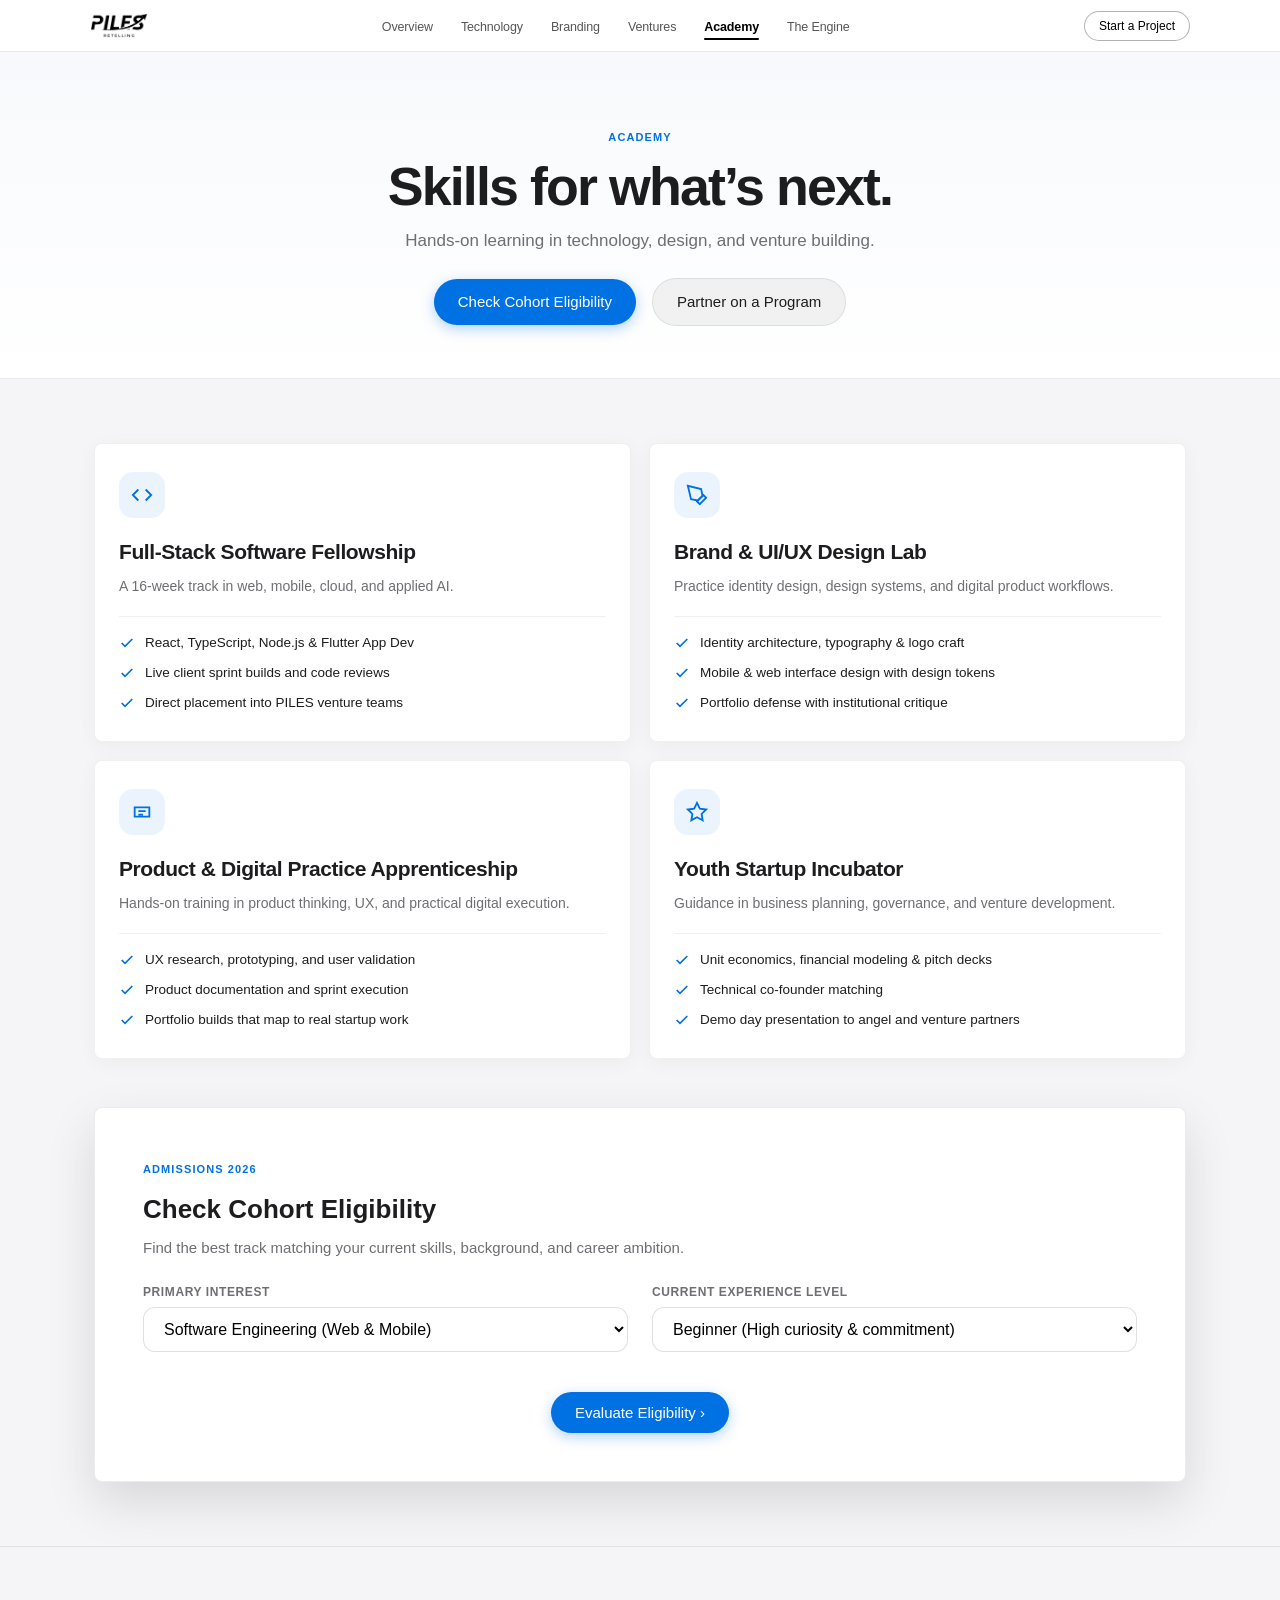
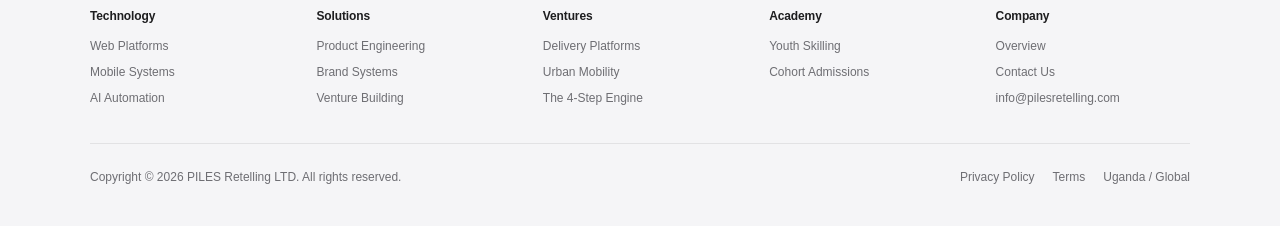
==== commit 3eba9d85: "polished piles site" ====
--- a/academy.html
+++ b/academy.html
@@ -28,13 +28,12 @@
         <li><a href="index.html" class="nav-link">Overview</a></li>
         <li><a href="technology.html" class="nav-link">Technology</a></li>
         <li><a href="branding.html" class="nav-link">Branding</a></li>
-        <li><a href="sounds.html" class="nav-link">PILES Sounds</a></li>
         <li><a href="ventures.html" class="nav-link">Ventures</a></li>
         <li><a href="academy.html" class="nav-link nav-active">Academy</a></li>
         <li><a href="engine.html" class="nav-link">The Engine</a></li>
       </ul>
       <div class="nav-actions">
-        <a href="contact.html" class="nav-cta-pill">Apply for Cohort</a>
+        <a href="contact.html" class="nav-cta-pill">Start a Project</a>
         <button class="menu-toggle" aria-label="Toggle navigation menu" aria-expanded="false">
           <svg width="20" height="20" viewBox="0 0 24 24" fill="none" stroke="currentColor" stroke-width="2"><path d="M4 6h16M4 12h16M4 18h16"/></svg>
         </button>
@@ -46,9 +45,9 @@
     <!-- Page Hero -->
     <section class="page-hero">
       <div class="page-hero-inner">
-        <span class="page-kicker">Youth Innovation & Practical Skilling</span>
-        <h1 class="page-title">Equipping the next generation of builders.</h1>
-        <p class="page-lead">We run rigorous, project-based fellowships and incubators in software engineering, brand design, sound production, and venture building across Uganda and Africa.</p>
+        <span class="page-kicker">Academy</span>
+        <h1 class="page-title">Skills for what’s next.</h1>
+        <p class="page-lead">Hands-on learning in technology, design, and venture building.</p>
         <div class="apple-btn-group">
           <a href="#evaluator" class="btn-apple-primary">Check Cohort Eligibility</a>
           <a href="contact.html" class="btn-apple-secondary">Partner on a Program</a>
@@ -68,7 +67,7 @@
                 <svg viewBox="0 0 24 24" fill="none" stroke="currentColor" stroke-width="2"><polyline points="16 18 22 12 16 6"/><polyline points="8 6 2 12 8 18"/></svg>
               </div>
               <h2 class="spec-title">Full-Stack Software Fellowship</h2>
-              <p class="spec-desc">An intensive 16-week immersion into modern web and mobile application engineering, cloud infrastructure, and AI system integration.</p>
+              <p class="spec-desc">A 16-week track in web, mobile, cloud, and applied AI.</p>
             </div>
             <ul class="spec-points-list">
               <li><svg viewBox="0 0 24 24" fill="none" stroke="currentColor" stroke-width="2.5"><path d="M20 6L9 17l-5-5"/></svg><span>React, TypeScript, Node.js & Flutter App Dev</span></li>
@@ -84,7 +83,7 @@
                 <svg viewBox="0 0 24 24" fill="none" stroke="currentColor" stroke-width="2"><path d="M12 19l7-7 3 3-7 7-3-3z"/><path d="M18 13l-1.5-7.5L2 2l3.5 14.5L13 18l5-5z"/></svg>
               </div>
               <h2 class="spec-title">Brand & UI/UX Design Lab</h2>
-              <p class="spec-desc">Mastering identity design, design token systems, Figma component architectures, and high-impact digital campaign production.</p>
+              <p class="spec-desc">Practice identity design, design systems, and digital product workflows.</p>
             </div>
             <ul class="spec-points-list">
               <li><svg viewBox="0 0 24 24" fill="none" stroke="currentColor" stroke-width="2.5"><path d="M20 6L9 17l-5-5"/></svg><span>Identity architecture, typography & logo craft</span></li>
@@ -93,19 +92,19 @@
             </ul>
           </div>
 
-          <!-- Track 3: Audio Production -->
-          <div class="spec-card interactive-tilt-card">
-            <div>
-              <div class="spec-icon-box">
-                <svg viewBox="0 0 24 24" fill="none" stroke="currentColor" stroke-width="2"><path d="M9 18V5l12-2v13"/><circle cx="6" cy="18" r="3"/><circle cx="18" cy="16" r="3"/></svg>
-              </div>
-              <h2 class="spec-title">PILES Sounds Studio Apprenticeship</h2>
-              <p class="spec-desc">Hands-on studio training in multi-track audio recording, beat composition, vocal mixing, podcast mastering, and commercial scoring.</p>
-            </div>
-            <ul class="spec-points-list">
-              <li><svg viewBox="0 0 24 24" fill="none" stroke="currentColor" stroke-width="2.5"><path d="M20 6L9 17l-5-5"/></svg><span>DAW mastering (Logic Pro, Pro Tools, Ableton)</span></li>
-              <li><svg viewBox="0 0 24 24" fill="none" stroke="currentColor" stroke-width="2.5"><path d="M20 6L9 17l-5-5"/></svg><span>Live podcast mixing and 4K cinema capture</span></li>
-              <li><svg viewBox="0 0 24 24" fill="none" stroke="currentColor" stroke-width="2.5"><path d="M20 6L9 17l-5-5"/></svg><span>Music licensing, publishing and royalty frameworks</span></li>
+          <!-- Track 3: Product & Digital Practice -->
+          <div class="spec-card interactive-tilt-card">
+            <div>
+              <div class="spec-icon-box">
+                <svg viewBox="0 0 24 24" fill="none" stroke="currentColor" stroke-width="2"><path d="M4 7h16v10H4z"/><path d="M8 11h8M8 15h5"/></svg>
+              </div>
+              <h2 class="spec-title">Product & Digital Practice Apprenticeship</h2>
+              <p class="spec-desc">Hands-on training in product thinking, UX, and practical digital execution.</p>
+            </div>
+            <ul class="spec-points-list">
+              <li><svg viewBox="0 0 24 24" fill="none" stroke="currentColor" stroke-width="2.5"><path d="M20 6L9 17l-5-5"/></svg><span>UX research, prototyping, and user validation</span></li>
+              <li><svg viewBox="0 0 24 24" fill="none" stroke="currentColor" stroke-width="2.5"><path d="M20 6L9 17l-5-5"/></svg><span>Product documentation and sprint execution</span></li>
+              <li><svg viewBox="0 0 24 24" fill="none" stroke="currentColor" stroke-width="2.5"><path d="M20 6L9 17l-5-5"/></svg><span>Portfolio builds that map to real startup work</span></li>
             </ul>
           </div>
 
@@ -116,7 +115,7 @@
                 <svg viewBox="0 0 24 24" fill="none" stroke="currentColor" stroke-width="2"><polygon points="12 2 15.09 8.26 22 9.27 17 14.14 18.18 21.02 12 17.77 5.82 21.02 7 14.14 2 9.27 8.91 8.26 12 2"/></svg>
               </div>
               <h2 class="spec-title">Youth Startup Incubator</h2>
-              <p class="spec-desc">Empowering young founders with seed funding readiness, governance training, legal incorporation, and direct venture studio mentorship.</p>
+              <p class="spec-desc">Guidance in business planning, governance, and venture development.</p>
             </div>
             <ul class="spec-points-list">
               <li><svg viewBox="0 0 24 24" fill="none" stroke="currentColor" stroke-width="2.5"><path d="M20 6L9 17l-5-5"/></svg><span>Unit economics, financial modeling & pitch decks</span></li>
@@ -140,7 +139,7 @@
                 <select id="applicantTrack" class="form-input-field" required>
                   <option value="software">Software Engineering (Web & Mobile)</option>
                   <option value="design">UI/UX & Brand Design</option>
-                  <option value="audio">Audio Engineering & Music Production</option>
+                  <option value="product">Product Design & Digital Practice</option>
                   <option value="startup">Startup Founder / Entrepreneurship</option>
                 </select>
               </div>
@@ -179,11 +178,11 @@
           </ul>
         </div>
         <div>
-          <h4 class="footer-column-title">Creative & Sounds</h4>
-          <ul class="footer-column-list">
-            <li><a href="sounds.html">PILES Sounds Studio</a></li>
-            <li><a href="sounds.html">Beat Licensing</a></li>
-            <li><a href="branding.html">Brand Identity</a></li>
+          <h4 class="footer-column-title">Solutions</h4>
+          <ul class="footer-column-list">
+            <li><a href="technology.html">Product Engineering</a></li>
+            <li><a href="branding.html">Brand Systems</a></li>
+            <li><a href="ventures.html">Venture Building</a></li>
           </ul>
         </div>
         <div>
@@ -205,7 +204,8 @@
           <h4 class="footer-column-title">Company</h4>
           <ul class="footer-column-list">
             <li><a href="index.html">Overview</a></li>
-            <li><a href="contact.html">Contact Studio</a></li>
+            <li><a href="contact.html">Contact Us</a></li>
+            <li><a href="mailto:info@pilesretelling.com">info@pilesretelling.com</a></li>
           </ul>
         </div>
       </div>
--- a/styles/main.css
+++ b/styles/main.css
@@ -38,8 +38,8 @@
 
   /* Radii & Shadows */
   --radius-pill: 980px;
-  --radius-card: 28px;
-  --radius-card-sm: 18px;
+  --radius-card: 8px;
+  --radius-card-sm: 8px;
   --radius-btn: 980px;
   
   --shadow-subtle: 0 4px 20px rgba(0, 0, 0, 0.04);
@@ -186,7 +186,7 @@
   right: 0;
   z-index: 100;
   height: 52px;
-  background: rgba(255, 255, 255, 0.82);
+  background: rgba(255, 255, 255, 0.98);
   backdrop-filter: blur(28px) saturate(190%);
   -webkit-backdrop-filter: blur(28px) saturate(190%);
   border-bottom: 1px solid rgba(0, 0, 0, 0.08);
@@ -194,8 +194,8 @@
 }
 
 .nav-scrolled {
-  background: rgba(255, 255, 255, 0.92);
-  box-shadow: 0 4px 20px rgba(0, 0, 0, 0.05);
+  background: #ffffff;
+  box-shadow: 0 3px 14px rgba(0, 0, 0, 0.06);
 }
 
 .nav-inner {
@@ -221,7 +221,7 @@
 }
 
 .brand-mark:hover {
-  opacity: 0.75;
+  opacity: 1;
 }
 
 .brand-logo-img {
@@ -260,7 +260,7 @@
 .nav-link.nav-active {
   opacity: 1;
   font-weight: 600;
-  color: var(--apple-blue);
+  color: #000000;
 }
 
 .nav-link.nav-active::after {
@@ -270,7 +270,7 @@
   left: 0;
   width: 100%;
   height: 2px;
-  background: var(--apple-blue);
+  background: #000000;
   border-radius: 2px;
 }
 
@@ -303,18 +303,19 @@
   display: inline-flex;
   align-items: center;
   padding: 5px 14px;
-  background: var(--apple-blue);
-  color: #ffffff;
+  background: #ffffff;
+  color: #000000;
   font-size: 12px;
   font-weight: 500;
   border-radius: var(--radius-pill);
+  border: 1px solid rgba(0, 0, 0, 0.3);
   text-decoration: none;
   transition: background var(--duration-fast) ease, transform var(--duration-fast) var(--ease-spring);
 }
 
 .nav-cta-pill:hover {
-  background: var(--apple-blue-hover);
-  transform: scale(1.03);
+  background: #f3f4f6;
+  transform: translateY(-1px);
 }
 
 .menu-toggle {
@@ -436,6 +437,136 @@
   position: relative;
   background: radial-gradient(circle at 50% 10%, rgba(0, 113, 227, 0.05) 0%, transparent 60%);
   overflow: hidden;
+}
+
+.home-page {
+  background: var(--bg-pure-white);
+}
+
+.home-page .global-nav-container {
+  background: rgba(255, 255, 255, 0.9);
+  border-bottom: 1px solid rgba(0, 0, 0, 0.08);
+}
+
+.home-page .nav-menu {
+  gap: 24px;
+}
+
+.home-page .nav-link {
+  color: var(--text-primary-dark);
+  font-size: 13px;
+  opacity: 0.78;
+}
+
+.home-page .nav-link.nav-active {
+  color: #000000;
+}
+
+.home-page .nav-link.nav-active::after {
+  background: #000000;
+}
+
+.home-page .nav-cta-pill {
+  padding: 10px 18px;
+  font-size: 12.5px;
+  box-shadow: 0 8px 20px rgba(0, 113, 227, 0.22);
+}
+
+.home-page .top-ribbon {
+  display: none;
+}
+
+.home-page .hero-showcase {
+  background: linear-gradient(180deg, #f6f8fb 0%, #eef3fa 40%, #ffffff 100%);
+  padding-top: 40px;
+  padding-bottom: 38px;
+}
+
+.home-page .hero-inner {
+  max-width: 1200px;
+  padding: 0 24px;
+}
+
+.home-page .kicker-tag {
+  color: var(--apple-blue);
+  font-size: 12px;
+  letter-spacing: 0.1em;
+  margin-bottom: 18px;
+}
+
+.home-page .hero-headline-massive {
+  max-width: 820px;
+  margin: 0 auto 18px auto;
+  font-size: clamp(52px, 6.3vw, 110px);
+  line-height: 0.88;
+  letter-spacing: -0.065em;
+  color: var(--text-primary-dark);
+  font-weight: 700;
+}
+
+.home-page .hero-subhead {
+  max-width: 760px;
+  margin: 0 auto 26px auto;
+  font-size: clamp(18px, 2vw, 28px);
+  line-height: 1.2;
+  letter-spacing: -0.03em;
+  color: var(--text-secondary-dark);
+  font-weight: 400;
+}
+
+.home-page .home-capability-rail {
+  display: grid;
+  grid-template-columns: repeat(5, minmax(180px, 1fr));
+  gap: 18px;
+  max-width: 1200px;
+  margin: 42px auto 0 auto;
+}
+
+.home-page .home-capability-card {
+  position: relative;
+  height: 300px;
+  border-radius: 26px;
+  overflow: hidden;
+  text-decoration: none;
+  box-shadow: 0 22px 44px rgba(15, 23, 42, 0.09);
+  border: 1px solid rgba(15, 23, 42, 0.05);
+}
+
+.home-page .home-capability-card img {
+  width: 100%;
+  height: 100%;
+  object-fit: cover;
+  display: block;
+  transition: transform 0.7s ease;
+}
+
+.home-page .home-capability-card:hover img {
+  transform: scale(1.04);
+}
+
+.home-page .home-capability-copy {
+  position: absolute;
+  inset: auto 0 0 0;
+  padding: 18px 16px 16px 16px;
+  background: linear-gradient(180deg, rgba(0, 0, 0, 0.1), rgba(0, 0, 0, 0.72));
+  color: #ffffff;
+  display: flex;
+  flex-direction: column;
+  gap: 5px;
+}
+
+.home-page .home-capability-copy span {
+  font-size: 10px;
+  letter-spacing: 0.12em;
+  opacity: 0.82;
+  font-weight: 600;
+}
+
+.home-page .home-capability-copy strong {
+  font-size: 18px;
+  line-height: 1.1;
+  letter-spacing: -0.04em;
+  font-weight: 700;
 }
 
 .hero-inner {
@@ -1876,3 +2007,317 @@
   }
 }
 
+/* Homepage: creator-led editorial hero */
+.home-page {
+  --font-family: "DM Sans", "Helvetica Neue", sans-serif;
+  background: #fff;
+}
+
+.home-page .ambient-aura-bg {
+  display: none;
+}
+
+.home-page .top-ribbon {
+  background: #050608;
+  border-color: rgba(255, 255, 255, 0.1);
+  color: #d7dce5;
+}
+
+.home-page .global-nav-container,
+.home-page .nav-scrolled {
+  background: #ffffff;
+  border-color: rgba(0, 0, 0, 0.12);
+  box-shadow: 0 3px 14px rgba(0, 0, 0, 0.06);
+}
+
+.home-page .brand-mark,
+.home-page .nav-link,
+.home-page .nav-icon-btn {
+  color: #000000;
+}
+
+.home-page .brand-logo-img {
+  filter: none;
+}
+
+.home-page .nav-link:hover,
+.home-page .nav-active {
+  color: #000000;
+}
+
+.home-page .nav-link {
+  opacity: 1;
+  font-weight: 500;
+}
+
+.home-page .nav-cta-pill {
+  background: #ffffff;
+  color: #000000;
+  border-color: rgba(0, 0, 0, 0.3);
+  box-shadow: none;
+}
+
+.home-page .menu-toggle {
+  color: #000000;
+}
+
+@media (max-width: 900px) {
+  .home-page .nav-menu.mobile-open {
+    background: rgba(255, 255, 255, 0.99);
+  }
+
+  .home-page .nav-menu.mobile-open .nav-link {
+    color: #1d1d1f;
+    opacity: 1;
+    border-bottom-color: rgba(0, 0, 0, 0.1);
+  }
+
+  .home-page .nav-menu.mobile-open .nav-link:hover,
+  .home-page .nav-menu.mobile-open .nav-link.nav-active {
+    color: #000000;
+  }
+}
+
+.home-page .hero-showcase {
+  padding: 78px 0 0;
+  color: #fff;
+  background:
+    radial-gradient(ellipse at 50% 25%, rgba(30, 95, 183, 0.34), transparent 58%),
+    linear-gradient(180deg, #080b11 0%, #030405 100%);
+}
+
+.home-page .hero-inner {
+  max-width: none;
+  padding: 0;
+}
+
+.home-page .kicker-tag {
+  padding: 7px 12px;
+  border: 1px solid rgba(164, 196, 241, 0.25);
+  border-radius: 999px;
+  background: rgba(15, 29, 49, 0.6);
+  color: #b6d2fb;
+  font-size: 11px;
+  letter-spacing: 0.08em;
+}
+
+.home-page .hero-headline-massive {
+  max-width: 1040px;
+  margin: 10px auto 22px;
+  padding: 0 24px;
+  color: #fff;
+  font-size: clamp(52px, 8.2vw, 104px);
+  font-weight: 600;
+  line-height: 1.04;
+  letter-spacing: 0;
+}
+
+.hero-word {
+  display: inline-block;
+  animation: hero-word-in 700ms var(--ease-apple) both;
+}
+
+.hero-word-accent {
+  position: relative;
+  color: #a9ceff;
+  animation-delay: 140ms;
+}
+
+.hero-word-accent::after {
+  position: absolute;
+  right: 0.06em;
+  bottom: -0.08em;
+  left: 0.04em;
+  height: 0.055em;
+  min-height: 3px;
+  content: "";
+  background: #5da4ff;
+  border-radius: 999px;
+  transform: scaleX(0);
+  transform-origin: left center;
+  animation: hero-underline-in 520ms var(--ease-apple) 620ms both;
+}
+
+@keyframes hero-word-in {
+  from { opacity: 0; transform: translateY(0.28em); filter: blur(5px); }
+  to { opacity: 1; transform: translateY(0); filter: blur(0); }
+}
+
+@keyframes hero-underline-in {
+  to { transform: scaleX(1); }
+}
+
+.home-page .hero-subhead {
+  max-width: 790px;
+  padding: 0 24px;
+  margin-bottom: 26px;
+  color: #c5cad4;
+  font-size: clamp(17px, 2vw, 22px);
+  line-height: 1.5;
+  letter-spacing: 0;
+}
+
+.home-page .apple-btn-group {
+  margin: 0 20px 46px;
+}
+
+.home-page .btn-apple-primary {
+  background: #2879e8;
+  box-shadow: none;
+}
+
+.home-page .link-apple-arrow {
+  color: #a9ccff;
+}
+
+.home-capability-rail {
+  display: flex;
+  gap: 18px;
+  width: 100%;
+  padding: 0 max(24px, calc((100vw - 1200px) / 2)) 74px;
+  overflow-x: auto;
+  scrollbar-width: none;
+  scroll-snap-type: x mandatory;
+}
+
+.home-capability-rail::-webkit-scrollbar {
+  display: none;
+}
+
+.home-capability-card {
+  position: relative;
+  flex: 0 0 clamp(245px, 24vw, 300px);
+  height: clamp(300px, 30vw, 360px);
+  overflow: hidden;
+  border: 1px solid rgba(255, 255, 255, 0.12);
+  border-radius: 18px;
+  background: #17191d;
+  color: #fff;
+  text-decoration: none;
+  scroll-snap-align: start;
+  animation: home-card-arrive 650ms both;
+}
+
+.home-capability-card:nth-child(2) { animation-delay: 80ms; }
+.home-capability-card:nth-child(3) { animation-delay: 160ms; }
+.home-capability-card:nth-child(4) { animation-delay: 240ms; }
+.home-capability-card:nth-child(5) { animation-delay: 320ms; }
+
+.home-capability-card img {
+  width: 100%;
+  height: 100%;
+  display: block;
+  object-fit: cover;
+  transition: transform 500ms ease;
+}
+
+.home-capability-card::after {
+  position: absolute;
+  inset: 30% 0 0;
+  content: "";
+  background: linear-gradient(180deg, transparent, rgba(0, 0, 0, 0.84));
+}
+
+.home-capability-card:hover img {
+  transform: scale(1.045);
+}
+
+.home-capability-copy {
+  position: absolute;
+  z-index: 1;
+  right: 22px;
+  bottom: 22px;
+  left: 22px;
+  display: grid;
+  gap: 7px;
+}
+
+.home-capability-copy span {
+  color: #d5dce8;
+  font-family: var(--font-mono);
+  font-size: 10px;
+  letter-spacing: 0.04em;
+}
+
+.home-capability-copy strong {
+  font-size: 22px;
+  font-weight: 600;
+  line-height: 1.15;
+}
+
+.home-page .tech-showcase-section {
+  position: relative;
+  z-index: 2;
+  margin-top: -34px;
+  padding-top: 98px;
+  border-radius: 44px 44px 0 0;
+  background: #fff;
+}
+
+@keyframes home-card-arrive {
+  from { opacity: 0; transform: translateY(20px); }
+  to { opacity: 1; transform: translateY(0); }
+}
+
+@media (max-width: 640px) {
+  .home-page .top-ribbon {
+    flex-wrap: wrap;
+    gap: 2px 8px;
+    padding: 7px 12px;
+    font-size: 10px;
+  }
+
+  .home-page .hero-showcase {
+    padding-top: 58px;
+  }
+
+  .home-page .hero-headline-massive {
+    max-width: 600px;
+    font-size: clamp(45px, 12vw, 68px);
+    line-height: 1.06;
+  }
+
+  .home-page .hero-subhead {
+    max-width: 520px;
+    font-size: 16px;
+  }
+
+  .home-page .apple-btn-group {
+    margin-bottom: 34px;
+  }
+
+  .home-capability-rail {
+    gap: 12px;
+    padding: 0 18px 58px;
+  }
+
+  .home-capability-card {
+    flex-basis: 76vw;
+    height: 320px;
+  }
+
+  .home-page .tech-showcase-section {
+    margin-top: -26px;
+    padding-top: 76px;
+    border-radius: 30px 30px 0 0;
+  }
+}
+
+@media (prefers-reduced-motion: reduce) {
+  .hero-word,
+  .hero-word-accent::after {
+    animation: none;
+    filter: none;
+    opacity: 1;
+    transform: none;
+  }
+
+  .home-capability-card {
+    animation: none;
+  }
+
+  .home-capability-card img {
+    transition: none;
+  }
+}
+
--- a/styles/pages.css
+++ b/styles/pages.css
@@ -5,73 +5,76 @@
 
 /* Subpage Hero Standard */
 .page-hero {
-  padding: 100px 0 70px 0;
+  padding: 72px 0 52px;
   text-align: center;
   position: relative;
-  background: radial-gradient(circle at 50% 10%, rgba(0, 113, 227, 0.04) 0%, #ffffff 80%);
+  background: linear-gradient(180deg, #f7f9fc 0%, #ffffff 100%);
   border-bottom: 1px solid rgba(0, 0, 0, 0.06);
 }
 
 .page-hero-dark {
-  background: radial-gradient(circle at 50% 15%, #141724 0%, #050508 100%);
-  color: #ffffff;
-  border-bottom: 1px solid rgba(255, 255, 255, 0.08);
+  background: linear-gradient(180deg, #f7f9fc 0%, #ffffff 100%);
+  color: var(--text-primary-dark);
+  border-bottom: 1px solid rgba(0, 0, 0, 0.06);
 }
 
 .page-hero-inner {
-  max-width: 980px;
+  max-width: 900px;
   margin: 0 auto;
   padding: 0 24px;
 }
 
 .page-kicker {
-  font-size: 13px;
+  font-size: 11px;
   font-weight: 600;
   text-transform: uppercase;
   letter-spacing: 0.1em;
   color: var(--apple-blue);
-  margin-bottom: 14px;
+  margin-bottom: 12px;
   display: inline-block;
 }
 
 .page-hero-dark .page-kicker {
-  color: var(--apple-cyan);
+  color: var(--apple-blue);
 }
 
 .page-title {
-  font-size: clamp(38px, 5.2vw, 64px);
+  font-size: clamp(34px, 4.2vw, 56px);
   font-weight: 700;
   line-height: 1.06;
   letter-spacing: -0.035em;
-  margin-bottom: 18px;
+  margin-bottom: 14px;
 }
 
 .page-hero-dark .page-title {
-  background: linear-gradient(180deg, #FFFFFF 0%, rgba(255, 255, 255, 0.75) 100%);
-  -webkit-background-clip: text;
-  -webkit-text-fill-color: transparent;
+  color: var(--text-primary-dark);
 }
 
 .page-lead {
-  font-size: clamp(17px, 2vw, 21px);
-  line-height: 1.45;
+  font-size: 17px;
+  line-height: 1.5;
   color: var(--text-secondary-dark);
-  max-width: 760px;
-  margin: 0 auto 28px auto;
+  max-width: 640px;
+  margin: 0 auto 24px;
 }
 
 .page-hero-dark .page-lead {
-  color: var(--text-secondary-light);
+  color: var(--text-secondary-dark);
+}
+
+.page-hero .apple-btn-group {
+  margin: 0;
 }
 
 /* Feature Deep-Dive Grid */
 .deep-dive-section {
-  padding: 90px 0;
+  padding: 64px 0;
   background: var(--bg-subtle-light);
   position: relative;
 }
 
 .deep-dive-section-dark {
+  padding: 64px 0;
   background: var(--bg-obsidian);
   color: #ffffff;
   position: relative;
@@ -86,20 +89,20 @@
 .pillar-grid-3 {
   display: grid;
   grid-template-columns: repeat(3, 1fr);
-  gap: 24px;
+  gap: 18px;
 }
 
 .pillar-grid-2 {
   display: grid;
   grid-template-columns: repeat(2, 1fr);
-  gap: 24px;
+  gap: 18px;
 }
 
 /* Pro Spec Card with Spotlight Glow */
 .spec-card {
   background: #ffffff;
   border-radius: var(--radius-card);
-  padding: 44px 36px;
+  padding: 28px 24px;
   border: 1px solid rgba(0, 0, 0, 0.06);
   box-shadow: var(--shadow-subtle);
   transition: transform var(--duration-smooth) var(--ease-apple), box-shadow var(--duration-smooth) ease, border-color var(--duration-smooth) ease;
@@ -127,7 +130,7 @@
   background: var(--bg-card-dark);
   border: 1px solid rgba(255, 255, 255, 0.08);
   color: #ffffff;
-  box-shadow: 0 20px 50px rgba(0, 0, 0, 0.5);
+  box-shadow: 0 12px 32px rgba(0, 0, 0, 0.24);
 }
 
 .spec-card-dark::before {
@@ -135,14 +138,14 @@
 }
 
 .spec-card:hover {
-  transform: translateY(-4px);
+  transform: translateY(-2px);
   box-shadow: var(--shadow-elevated);
   border-color: rgba(0, 113, 227, 0.2);
 }
 
 .spec-card-dark:hover {
   border-color: rgba(41, 151, 255, 0.35);
-  box-shadow: 0 24px 60px rgba(0, 0, 0, 0.7), 0 0 30px rgba(41, 151, 255, 0.1);
+  box-shadow: 0 16px 36px rgba(0, 0, 0, 0.32);
 }
 
 .spec-icon-box {
@@ -154,7 +157,7 @@
   display: flex;
   align-items: center;
   justify-content: center;
-  margin-bottom: 24px;
+  margin-bottom: 18px;
 }
 
 .spec-card-dark .spec-icon-box {
@@ -169,10 +172,10 @@
 }
 
 .spec-title {
-  font-size: 24px;
+  font-size: 21px;
   font-weight: 700;
   letter-spacing: -0.02em;
-  margin-bottom: 12px;
+  margin-bottom: 8px;
   color: var(--text-primary-dark);
 }
 
@@ -181,10 +184,10 @@
 }
 
 .spec-desc {
-  font-size: 15px;
+  font-size: 14px;
   line-height: 1.55;
   color: var(--text-secondary-dark);
-  margin-bottom: 24px;
+  margin-bottom: 18px;
 }
 
 .spec-card-dark .spec-desc {
@@ -195,9 +198,9 @@
   list-style: none;
   display: flex;
   flex-direction: column;
-  gap: 12px;
+  gap: 10px;
   border-top: 1px solid rgba(0, 0, 0, 0.06);
-  padding-top: 20px;
+  padding-top: 16px;
 }
 
 .spec-card-dark .spec-points-list {
@@ -510,7 +513,7 @@
   }
 
   .spec-card {
-    padding: 36px 24px;
+    padding: 26px 22px;
   }
 
   .drum-sequencer-deck, .api-benchmark-deck, .venture-calc-deck, .academy-eval-deck, .contact-card-box, .hq-info-panel {
@@ -538,8 +541,8 @@
   }
 
   .spec-card {
-    padding: 28px 18px;
-    border-radius: 18px;
+    padding: 24px 18px;
+    border-radius: 8px;
   }
 
   .drum-track-row {
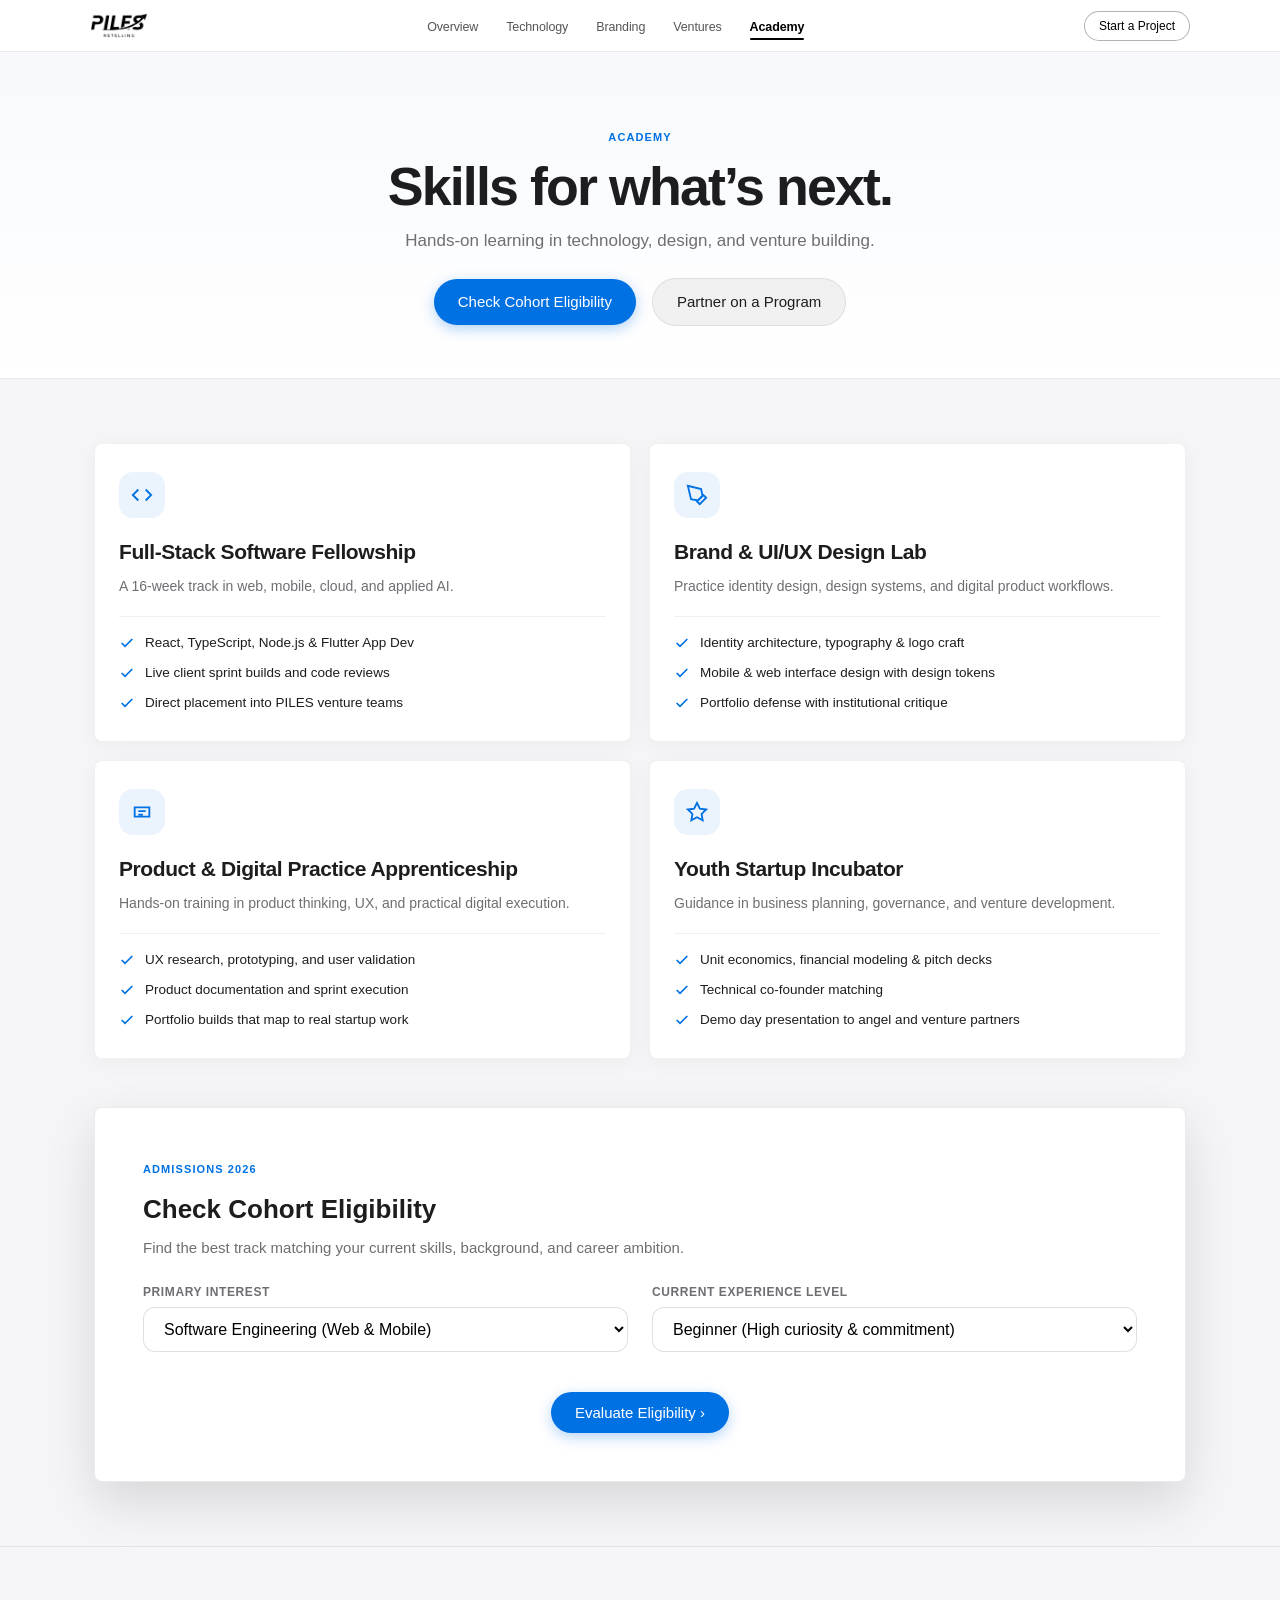
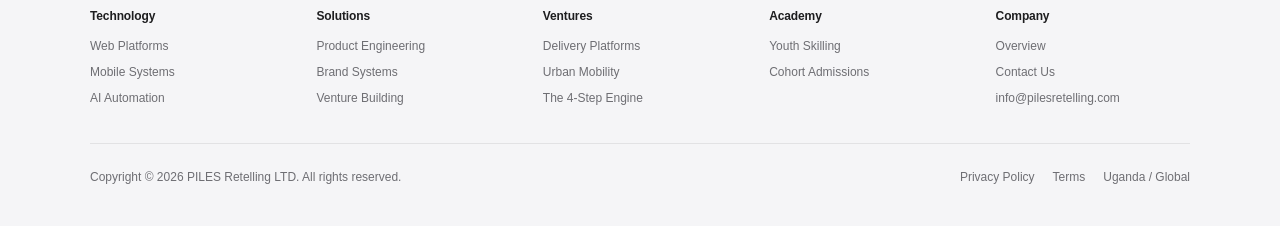
==== commit 75bd46bb: "v2polish" ====
--- a/academy.html
+++ b/academy.html
@@ -7,7 +7,7 @@
   <meta name="description" content="Youth practical tech skills, creative fellowships, and startup incubators designed to nurture Africa's next generation of builders by PILES Retelling.">
   <link rel="stylesheet" href="styles/main.css">
   <link rel="stylesheet" href="styles/pages.css">
-  <link rel="icon" type="image/svg+xml" href="data:image/svg+xml,<svg xmlns='http://www.w3.org/2000/svg' viewBox='0 0 100 100'><rect width='100' height='100' rx='22' fill='%23000000'/><path d='M30 25h24a18 18 0 010 36H30V25zm14 11v14h10a7 7 0 000-14H44z' fill='%230071e3'/><path d='M30 63h40v12H30V63z' fill='%23ffffff'/></svg>">
+  <link rel="icon" type="image/png" href="assets/images/logo.png">
 </head>
 <body>
 
@@ -30,7 +30,6 @@
         <li><a href="branding.html" class="nav-link">Branding</a></li>
         <li><a href="ventures.html" class="nav-link">Ventures</a></li>
         <li><a href="academy.html" class="nav-link nav-active">Academy</a></li>
-        <li><a href="engine.html" class="nav-link">The Engine</a></li>
       </ul>
       <div class="nav-actions">
         <a href="contact.html" class="nav-cta-pill">Start a Project</a>
--- a/styles/pages.css
+++ b/styles/pages.css
@@ -231,53 +231,7 @@
 }
 
 /* ==========================================================================
-   1. TECHNOLOGY: API BENCHMARK & ARCHITECTURE TOPOLOGY
-   ========================================================================== */
-.api-benchmark-deck {
-  background: #08090e;
-  color: #ffffff;
-  border-radius: var(--radius-card);
-  border: 1px solid rgba(255, 255, 255, 0.12);
-  padding: 40px;
-  margin-top: 48px;
-  box-shadow: 0 24px 60px rgba(0, 0, 0, 0.6);
-}
-
-.terminal-header {
-  display: flex;
-  justify-content: space-between;
-  align-items: center;
-  padding-bottom: 16px;
-  border-bottom: 1px solid rgba(255, 255, 255, 0.08);
-  margin-bottom: 20px;
-}
-
-.terminal-dots {
-  display: flex;
-  gap: 6px;
-}
-
-.terminal-dot {
-  width: 10px;
-  height: 10px;
-  border-radius: 50%;
-}
-
-.terminal-code-box {
-  background: #000000;
-  border-radius: 12px;
-  padding: 22px;
-  font-family: var(--font-mono);
-  font-size: 13.5px;
-  color: #30d158;
-  line-height: 1.65;
-  min-height: 170px;
-  overflow-x: auto;
-  border: 1px solid rgba(255, 255, 255, 0.06);
-}
-
-/* ==========================================================================
-   2. PILES SOUNDS: STUDIO 8-STEP BEAT SEQUENCER
+   1. PILES SOUNDS: STUDIO 8-STEP BEAT SEQUENCER
    ========================================================================== */
 .beat-sequencer-deck {
   background: rgba(14, 16, 24, 0.95);
@@ -516,7 +470,7 @@
     padding: 26px 22px;
   }
 
-  .drum-sequencer-deck, .api-benchmark-deck, .venture-calc-deck, .academy-eval-deck, .contact-card-box, .hq-info-panel {
+  .drum-sequencer-deck, .venture-calc-deck, .academy-eval-deck, .contact-card-box, .hq-info-panel {
     padding: 32px 20px;
     border-radius: 20px;
   }
